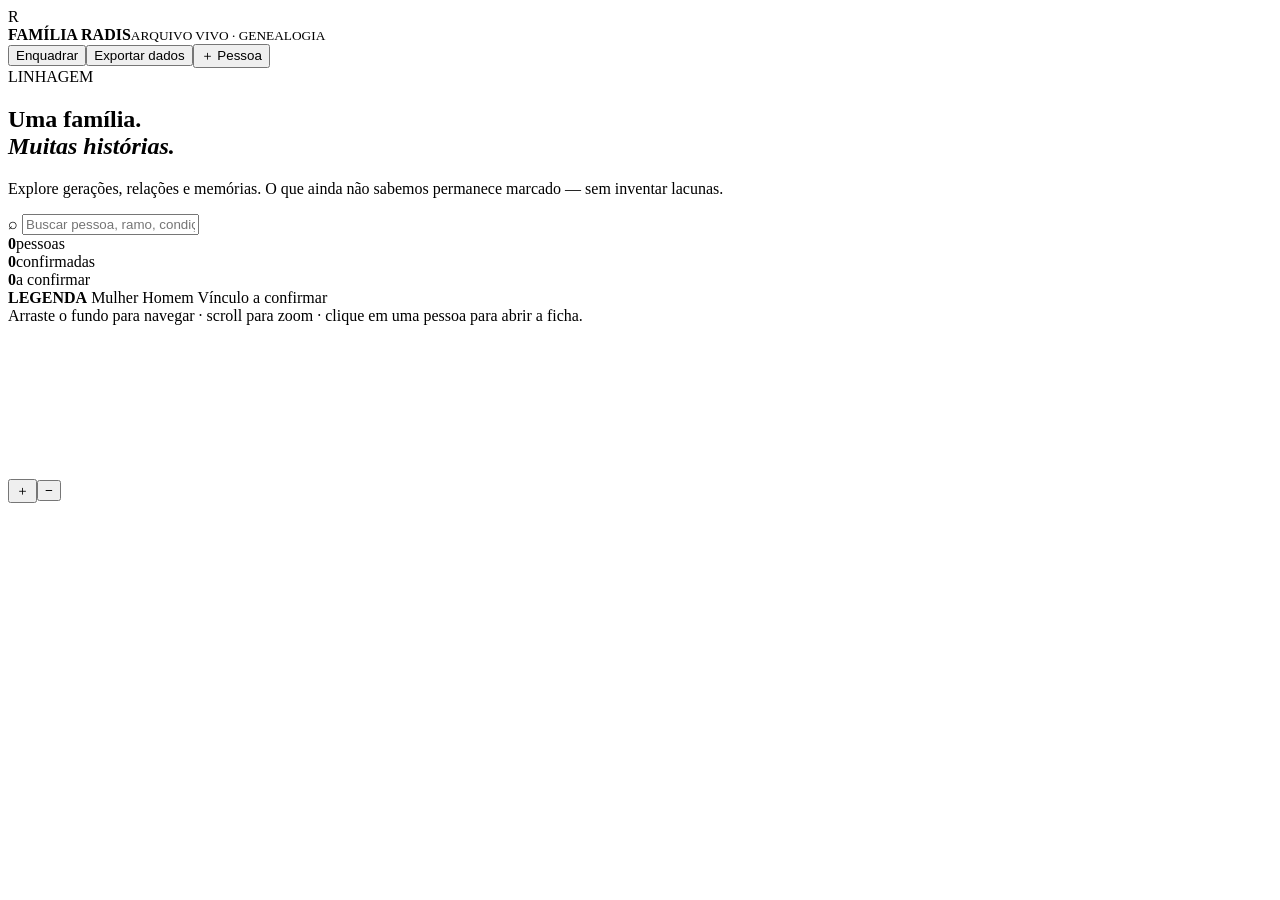
==== index.html @ 278aa561 "feat: build interactive genealogy shell" ====
<!doctype html><html lang="pt-BR"><head><meta charset="utf-8"><meta name="viewport" content="width=device-width,initial-scale=1"><meta name="theme-color" content="#07111d"><title>Família Radis — Arquivo Vivo</title><link rel="stylesheet" href="style.css"></head><body><header><div class="brand"><span class="seal">R</span><div><b>FAMÍLIA RADIS</b><small>ARQUIVO VIVO · GENEALOGIA</small></div></div><div class="actions"><button id="fit">Enquadrar</button><button id="export">Exportar dados</button><button class="primary" id="add">＋ Pessoa</button></div></header><main><aside><div class="eyebrow">LINHAGEM</div><h1>Uma família.<br><em>Muitas histórias.</em></h1><p>Explore gerações, relações e memórias. O que ainda não sabemos permanece marcado — sem inventar lacunas.</p><label class="search">⌕ <input id="search" placeholder="Buscar pessoa, ramo, condição…"></label><div class="stats"><div><strong id="count">0</strong><span>pessoas</span></div><div><strong id="confirmed">0</strong><span>confirmadas</span></div><div><strong id="pending">0</strong><span>a confirmar</span></div></div><div class="legend"><b>LEGENDA</b><span><i class="dot f"></i> Mulher</span><span><i class="dot m"></i> Homem</span><span><i class="dot q"></i> Vínculo a confirmar</span></div><div class="hint">Arraste o fundo para navegar · scroll para zoom · clique em uma pessoa para abrir a ficha.</div></aside><section id="viewport"><div id="stage"><svg id="links"></svg><div id="nodes"></div></div><div class="zoom"><button id="zin">＋</button><button id="zout">−</button></div></section></main><dialog id="profile"><button class="close">×</button><div id="profileBody"></div></dialog><dialog id="editor"><button class="close">×</button><form id="personForm"><div class="eyebrow">NOVO REGISTRO</div><h2>Adicionar à família</h2><div class="grid"><label>Nome<input name="name" required></label><label>Sexo<select name="sex"><option value="F">Feminino</option><option value="M">Masculino</option></select></label><label>Nascimento<input name="birth" type="date"></label><label>Óbito<input name="death" type="date"></label><label>Condições / histórico<input name="tags" placeholder="Ex.: hipertensão, câncer de mama"></label><label>Observações<textarea name="notes"></textarea></label></div><button class="primary" type="submit">Salvar neste navegador</button></form></dialog><script type="module" src="app.js"></script></body></html>
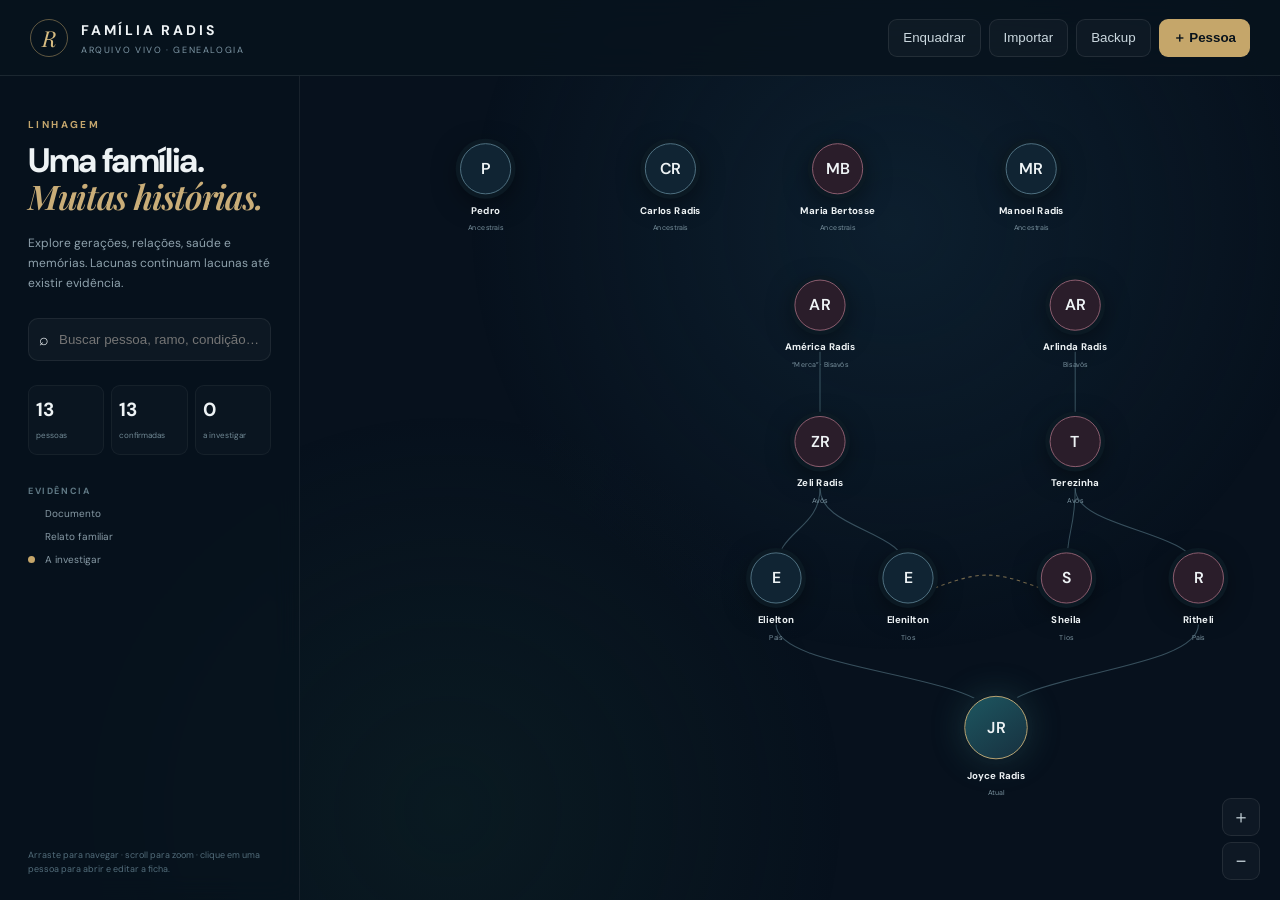
==== commit 2f7ed2ca: "feat: add archive controls and editable dossier" ====
--- a/index.html
+++ b/index.html
@@ -1 +1 @@
-<!doctype html><html lang="pt-BR"><head><meta charset="utf-8"><meta name="viewport" content="width=device-width,initial-scale=1"><meta name="theme-color" content="#07111d"><title>Família Radis — Arquivo Vivo</title><link rel="stylesheet" href="style.css"></head><body><header><div class="brand"><span class="seal">R</span><div><b>FAMÍLIA RADIS</b><small>ARQUIVO VIVO · GENEALOGIA</small></div></div><div class="actions"><button id="fit">Enquadrar</button><button id="export">Exportar dados</button><button class="primary" id="add">＋ Pessoa</button></div></header><main><aside><div class="eyebrow">LINHAGEM</div><h1>Uma família.<br><em>Muitas histórias.</em></h1><p>Explore gerações, relações e memórias. O que ainda não sabemos permanece marcado — sem inventar lacunas.</p><label class="search">⌕ <input id="search" placeholder="Buscar pessoa, ramo, condição…"></label><div class="stats"><div><strong id="count">0</strong><span>pessoas</span></div><div><strong id="confirmed">0</strong><span>confirmadas</span></div><div><strong id="pending">0</strong><span>a confirmar</span></div></div><div class="legend"><b>LEGENDA</b><span><i class="dot f"></i> Mulher</span><span><i class="dot m"></i> Homem</span><span><i class="dot q"></i> Vínculo a confirmar</span></div><div class="hint">Arraste o fundo para navegar · scroll para zoom · clique em uma pessoa para abrir a ficha.</div></aside><section id="viewport"><div id="stage"><svg id="links"></svg><div id="nodes"></div></div><div class="zoom"><button id="zin">＋</button><button id="zout">−</button></div></section></main><dialog id="profile"><button class="close">×</button><div id="profileBody"></div></dialog><dialog id="editor"><button class="close">×</button><form id="personForm"><div class="eyebrow">NOVO REGISTRO</div><h2>Adicionar à família</h2><div class="grid"><label>Nome<input name="name" required></label><label>Sexo<select name="sex"><option value="F">Feminino</option><option value="M">Masculino</option></select></label><label>Nascimento<input name="birth" type="date"></label><label>Óbito<input name="death" type="date"></label><label>Condições / histórico<input name="tags" placeholder="Ex.: hipertensão, câncer de mama"></label><label>Observações<textarea name="notes"></textarea></label></div><button class="primary" type="submit">Salvar neste navegador</button></form></dialog><script type="module" src="app.js"></script></body></html>+<!doctype html><html lang="pt-BR"><head><meta charset="utf-8"><meta name="viewport" content="width=device-width,initial-scale=1"><meta name="theme-color" content="#07111d"><title>Família Radis — Arquivo Vivo</title><link rel="stylesheet" href="style.css"></head><body><header><div class="brand"><span class="seal">R</span><div><b>FAMÍLIA RADIS</b><small>ARQUIVO VIVO · GENEALOGIA</small></div></div><div class="actions"><button id="fit">Enquadrar</button><button id="importBtn">Importar</button><button id="export">Backup</button><button class="primary" id="add">＋ Pessoa</button><input id="importFile" type="file" accept="application/json" hidden></div></header><main><aside><div class="eyebrow">LINHAGEM</div><h1>Uma família.<br><em>Muitas histórias.</em></h1><p>Explore gerações, relações, saúde e memórias. Lacunas continuam lacunas até existir evidência.</p><label class="search">⌕ <input id="search" placeholder="Buscar pessoa, ramo, condição…"></label><div class="stats"><div><strong id="count">0</strong><span>pessoas</span></div><div><strong id="confirmed">0</strong><span>confirmadas</span></div><div><strong id="pending">0</strong><span>a investigar</span></div></div><div class="legend"><b>EVIDÊNCIA</b><span><i class="dot documented"></i> Documento</span><span><i class="dot family"></i> Relato familiar</span><span><i class="dot q"></i> A investigar</span></div><div class="hint">Arraste para navegar · scroll para zoom · clique em uma pessoa para abrir e editar a ficha.</div></aside><section id="viewport"><div id="stage"><svg id="links"></svg><div id="nodes"></div></div><div class="zoom"><button id="zin">＋</button><button id="zout">−</button></div></section></main><dialog id="profile"><button class="close">×</button><div id="profileBody"></div></dialog><dialog id="editor"><button class="close">×</button><form id="personForm"><div class="eyebrow">NOVO REGISTRO</div><h2>Adicionar à família</h2><div class="grid"><label>Nome<input name="name" required></label><label>Sexo<select name="sex"><option value="F">Feminino</option><option value="M">Masculino</option></select></label><label>Nascimento<input name="birth" type="date"></label><label>Óbito<input name="death" type="date"></label><label>Condições / histórico<input name="conditions" placeholder="Hipertensão, câncer de mama…"></label><label>Estado da informação<select name="evidenceStatus"><option value="family-report">Relato familiar</option><option value="confirmed">Confirmado</option><option value="documented">Documento</option><option value="investigate">A investigar</option></select></label><label class="wide">Fonte / evidência<input name="source" placeholder="Ex.: certidão de nascimento; relato de tia Célia, 2026"></label><label class="wide">Observações<textarea name="notes"></textarea></label></div><button class="primary" type="submit">Adicionar ao arquivo</button></form></dialog><script type="module" src="app.js"></script></body></html>
--- a/style.css
+++ b/style.css
@@ -0,0 +1 @@
+@import url('https://fonts.googleapis.com/css2?family=DM+Sans:wght@400;500;600;700&family=Playfair+Display:ital,wght@1,600&display=swap');*{box-sizing:border-box}html,body{margin:0;height:100%;overflow:hidden;background:#07111d;color:#eef3f5;font-family:'DM Sans',sans-serif}body:before{content:'';position:fixed;inset:0;background:radial-gradient(circle at 70% 25%,#15344966,transparent 38%),radial-gradient(circle at 35% 90%,#102d2b55,transparent 34%);pointer-events:none}header{height:76px;border-bottom:1px solid #ffffff16;display:flex;align-items:center;justify-content:space-between;padding:0 30px;position:relative;z-index:5;background:#08131ddd;backdrop-filter:blur(18px)}.brand{display:flex;align-items:center;gap:13px}.brand b{font-size:14px;letter-spacing:.2em}.brand small{display:block;color:#7f98a6;font-size:9px;letter-spacing:.18em;margin-top:4px}.seal{width:38px;height:38px;border:1px solid #c6a86c77;border-radius:50%;display:grid;place-items:center;color:#d8bd82;font:italic 22px 'Playfair Display'}.actions{display:flex;gap:8px}button{background:#ffffff08;color:#cbd8df;border:1px solid #ffffff16;border-radius:9px;padding:10px 14px;cursor:pointer}button:hover{background:#ffffff12}.primary{background:#c5a66a;color:#09131c;border:0;font-weight:700}.primary:hover{background:#d2b87f}main{height:calc(100% - 76px);display:grid;grid-template-columns:300px 1fr}aside{padding:42px 28px;border-right:1px solid #ffffff12;z-index:3;background:#08131d99;backdrop-filter:blur(12px)}.eyebrow{color:#c4a66d;font-size:10px;font-weight:700;letter-spacing:.24em;margin-bottom:12px}h1{font-size:34px;line-height:1.05;margin:0 0 18px;letter-spacing:-.04em}h1 em{font-family:'Playfair Display';color:#c9ad78;font-weight:600}aside p{font-size:12px;line-height:1.65;color:#8fa2ad}.search{display:flex;align-items:center;gap:8px;background:#ffffff08;border:1px solid #ffffff12;border-radius:10px;padding:10px;margin:24px 0}.search input{width:100%;border:0;outline:0;background:transparent;color:white}.stats{display:grid;grid-template-columns:repeat(3,1fr);gap:7px;margin:18px 0}.stats div{padding:11px 7px;background:#ffffff05;border:1px solid #ffffff0c;border-radius:9px}.stats strong{display:block;font-size:19px}.stats span{font-size:8px;color:#718995}.legend{display:grid;gap:10px;margin-top:30px;font-size:10px;color:#879aa5}.legend b{font-size:9px;letter-spacing:.18em;color:#607985}.dot{width:7px;height:7px;border-radius:50%;display:inline-block;margin-right:7px}.dot.f{background:#b87d8d}.dot.m{background:#628ba6}.dot.q{background:#c5a66a}.hint{font-size:9px;color:#536d7b;line-height:1.5;position:absolute;bottom:24px;width:235px}#viewport{position:relative;overflow:hidden;cursor:grab}#viewport:active{cursor:grabbing}#stage{position:absolute;width:1400px;height:850px;transform-origin:0 0}#links{position:absolute;inset:0;width:100%;height:100%;overflow:visible}.line{fill:none;stroke:#52717e;stroke-width:1.2;opacity:.65}.line.partner{stroke:#b69b68;stroke-dasharray:4 4}.node{position:absolute;width:150px;transform:translate(-50%,-50%);text-align:center;cursor:pointer}.avatar{width:58px;height:58px;margin:auto;border-radius:50%;display:grid;place-items:center;font-size:18px;font-weight:600;background:#102433;border:1px solid #587b8d;box-shadow:0 0 0 5px #0b1923,0 8px 30px #0008}.node.f .avatar{background:#2a1d2a;border-color:#9a6678}.node.pending .avatar{border-style:dashed;border-color:#c2a368;color:#c2a368}.node.focus .avatar{width:72px;height:72px;background:linear-gradient(145deg,#1d5660,#17303f);border-color:#d0b77e;box-shadow:0 0 0 6px #0c1c27,0 0 40px #397b7b55}.node b{display:block;font-size:11px;margin-top:11px}.node small{font-size:8px;color:#78909d}.badge{display:inline-block;margin-top:5px;font-size:7px;padding:3px 6px;border-radius:8px;background:#c2a36818;color:#c5aa73}.zoom{position:absolute;right:20px;bottom:20px;display:grid;gap:6px}.zoom button{width:38px;height:38px;padding:0;font-size:18px}dialog{border:1px solid #ffffff18;background:#0c1924;color:#e9eff2;border-radius:16px;box-shadow:0 30px 90px #000c;width:min(500px,90vw);padding:28px}dialog::backdrop{background:#02070bb8;backdrop-filter:blur(5px)}.close{position:absolute;right:14px;top:14px;border:0;font-size:18px}.portrait{width:70px;height:70px;border-radius:50%;display:grid;place-items:center;background:#17303f;border:1px solid #c5a66a;color:#d6bd88;font-size:22px}.profileTop{display:flex;gap:18px;align-items:center}.profileTop h2{margin:0;font-size:24px}.profileTop p{margin:5px 0;color:#8097a4;font-size:11px}.facts{margin-top:24px;border-top:1px solid #ffffff12}.fact{display:flex;justify-content:space-between;padding:12px 0;border-bottom:1px solid #ffffff0b;font-size:11px}.fact span:first-child{color:#718996}.chips{display:flex;gap:6px;flex-wrap:wrap;margin-top:18px}.chips span{font-size:9px;padding:5px 8px;background:#c3a56c16;color:#d0b780;border:1px solid #c3a56c2a;border-radius:20px}.notes{margin-top:18px;color:#a7b6be;font-size:11px;line-height:1.6}.grid{display:grid;grid-template-columns:1fr 1fr;gap:12px;margin-bottom:20px}.grid label{font-size:9px;color:#8298a4;display:grid;gap:5px}.grid label:nth-last-child(-n+2){grid-column:1/-1}.grid input,.grid select,.grid textarea{background:#ffffff08;border:1px solid #ffffff12;color:#e8eef1;border-radius:8px;padding:10px;outline:0}.grid textarea{min-height:70px}@media(max-width:760px){main{grid-template-columns:1fr}aside{position:absolute;width:100%;height:auto;padding:16px 18px;background:#08131dee}aside h1,aside p,.legend,.hint{display:none}.stats{position:absolute;right:15px;top:8px;width:210px}.search{margin:12px 0 0;width:45%}header{padding:0 14px}.actions button:not(.primary){display:none}#viewport{margin-top:110px}}
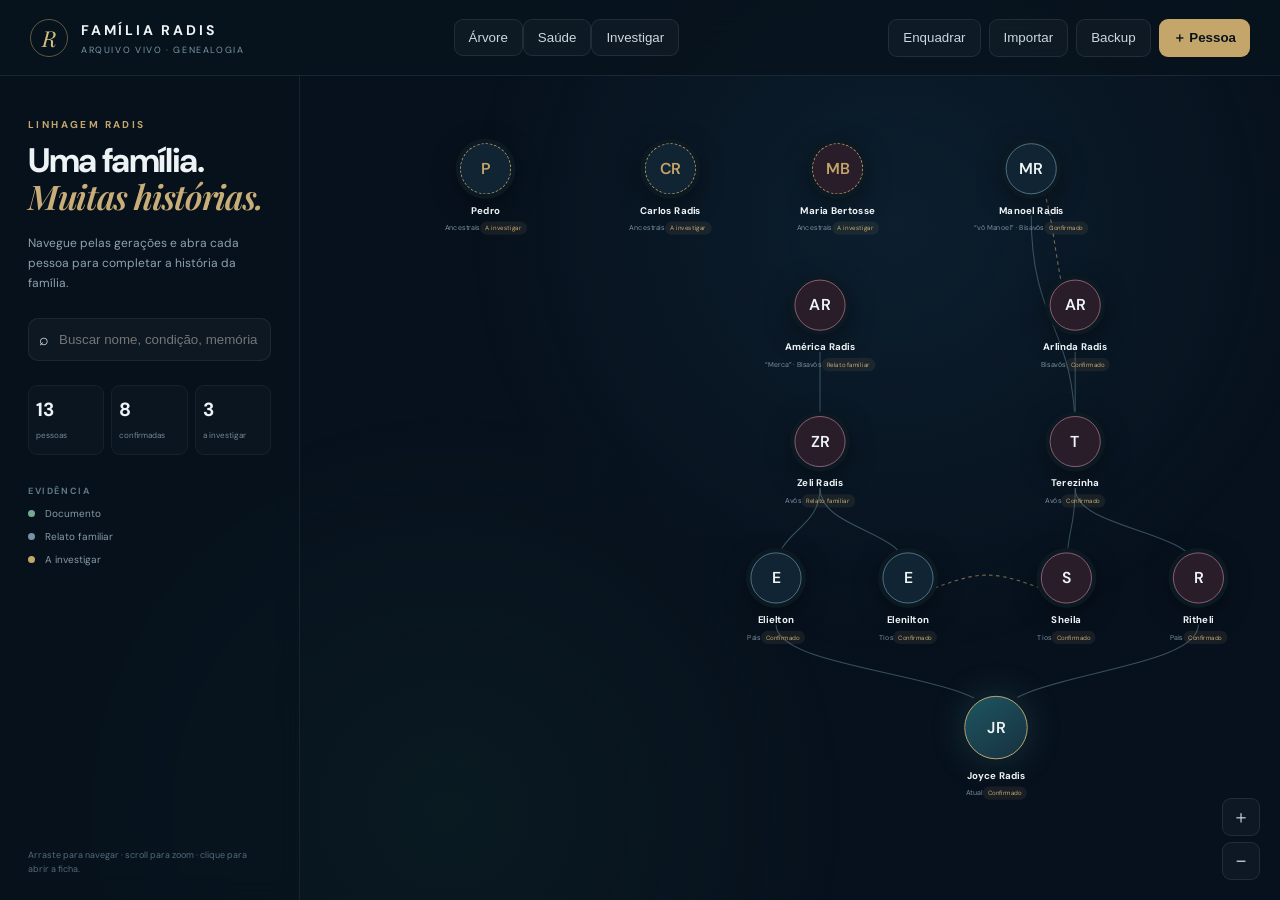
==== commit 79aa1ae6: "feat: add family canvas modes and relationship capture" ====
--- a/index.html
+++ b/index.html
@@ -1 +1 @@
-<!doctype html><html lang="pt-BR"><head><meta charset="utf-8"><meta name="viewport" content="width=device-width,initial-scale=1"><meta name="theme-color" content="#07111d"><title>Família Radis — Arquivo Vivo</title><link rel="stylesheet" href="style.css"></head><body><header><div class="brand"><span class="seal">R</span><div><b>FAMÍLIA RADIS</b><small>ARQUIVO VIVO · GENEALOGIA</small></div></div><div class="actions"><button id="fit">Enquadrar</button><button id="importBtn">Importar</button><button id="export">Backup</button><button class="primary" id="add">＋ Pessoa</button><input id="importFile" type="file" accept="application/json" hidden></div></header><main><aside><div class="eyebrow">LINHAGEM</div><h1>Uma família.<br><em>Muitas histórias.</em></h1><p>Explore gerações, relações, saúde e memórias. Lacunas continuam lacunas até existir evidência.</p><label class="search">⌕ <input id="search" placeholder="Buscar pessoa, ramo, condição…"></label><div class="stats"><div><strong id="count">0</strong><span>pessoas</span></div><div><strong id="confirmed">0</strong><span>confirmadas</span></div><div><strong id="pending">0</strong><span>a investigar</span></div></div><div class="legend"><b>EVIDÊNCIA</b><span><i class="dot documented"></i> Documento</span><span><i class="dot family"></i> Relato familiar</span><span><i class="dot q"></i> A investigar</span></div><div class="hint">Arraste para navegar · scroll para zoom · clique em uma pessoa para abrir e editar a ficha.</div></aside><section id="viewport"><div id="stage"><svg id="links"></svg><div id="nodes"></div></div><div class="zoom"><button id="zin">＋</button><button id="zout">−</button></div></section></main><dialog id="profile"><button class="close">×</button><div id="profileBody"></div></dialog><dialog id="editor"><button class="close">×</button><form id="personForm"><div class="eyebrow">NOVO REGISTRO</div><h2>Adicionar à família</h2><div class="grid"><label>Nome<input name="name" required></label><label>Sexo<select name="sex"><option value="F">Feminino</option><option value="M">Masculino</option></select></label><label>Nascimento<input name="birth" type="date"></label><label>Óbito<input name="death" type="date"></label><label>Condições / histórico<input name="conditions" placeholder="Hipertensão, câncer de mama…"></label><label>Estado da informação<select name="evidenceStatus"><option value="family-report">Relato familiar</option><option value="confirmed">Confirmado</option><option value="documented">Documento</option><option value="investigate">A investigar</option></select></label><label class="wide">Fonte / evidência<input name="source" placeholder="Ex.: certidão de nascimento; relato de tia Célia, 2026"></label><label class="wide">Observações<textarea name="notes"></textarea></label></div><button class="primary" type="submit">Adicionar ao arquivo</button></form></dialog><script type="module" src="app.js"></script></body></html>+<!doctype html><html lang="pt-BR"><head><meta charset="utf-8"><meta name="viewport" content="width=device-width,initial-scale=1"><meta name="theme-color" content="#07111d"><title>Família Radis — Arquivo Vivo</title><link rel="stylesheet" href="style.css"></head><body><header><div class="brand"><span class="seal">R</span><div><b>FAMÍLIA RADIS</b><small>ARQUIVO VIVO · GENEALOGIA</small></div></div><nav class="modes"><button class="active" data-mode="tree">Árvore</button><button data-mode="health">Saúde</button><button data-mode="research">Investigar</button></nav><div class="actions"><button id="fit">Enquadrar</button><button id="importBtn">Importar</button><button id="export">Backup</button><button class="primary" id="add">＋ Pessoa</button><input id="importFile" type="file" accept="application/json" hidden></div></header><main><aside><div class="eyebrow">LINHAGEM RADIS</div><h1>Uma família.<br><em>Muitas histórias.</em></h1><p id="modeText">Navegue pelas gerações e abra cada pessoa para completar a história da família.</p><label class="search">⌕ <input id="search" placeholder="Buscar nome, condição, memória…"></label><div class="stats"><div><strong id="count">0</strong><span>pessoas</span></div><div><strong id="confirmed">0</strong><span>confirmadas</span></div><div><strong id="pending">0</strong><span>a investigar</span></div></div><div class="legend"><b>EVIDÊNCIA</b><span><i class="dot documented"></i> Documento</span><span><i class="dot family"></i> Relato familiar</span><span><i class="dot q"></i> A investigar</span></div><div class="hint">Arraste para navegar · scroll para zoom · clique para abrir a ficha.</div></aside><section id="viewport"><div class="generationLabels" id="generationLabels"></div><div id="stage"><svg id="links"></svg><div id="nodes"></div></div><div class="zoom"><button id="zin">＋</button><button id="zout">−</button></div></section></main><dialog id="profile"><button class="close">×</button><div id="profileBody"></div></dialog><dialog id="editor"><button class="close">×</button><form id="personForm"><div class="eyebrow">NOVO REGISTRO</div><h2>Adicionar à família</h2><div class="grid"><label>Nome<input name="name" required></label><label>Sexo<select name="sex"><option value="F">Feminino</option><option value="M">Masculino</option></select></label><label>Nascimento<input name="birth" type="date"></label><label>Óbito<input name="death" type="date"></label><label>Condições / histórico<input name="conditions" placeholder="Hipertensão, câncer de mama…"></label><label>Estado da informação<select name="evidenceStatus"><option value="family-report">Relato familiar</option><option value="confirmed">Confirmado</option><option value="documented">Documento</option><option value="investigate">A investigar</option></select></label><label>Vínculo<select name="relationType"><option value="">Sem vínculo por enquanto</option><option value="child">Filho(a) de</option><option value="parent">Pai/mãe de</option><option value="partner">Cônjuge/companheiro(a) de</option></select></label><label>Pessoa relacionada<select name="relatedId" id="relatedId"><option value="">—</option></select></label><label class="wide">Fonte / evidência<input name="source" placeholder="Ex.: certidão; relato da família em 19/08/2026"></label><label class="wide">Memória / observações<textarea name="notes"></textarea></label></div><button class="primary" type="submit">Adicionar ao arquivo</button></form></dialog><script type="module" src="app.js"></script></body></html>
--- a/style.css
+++ b/style.css
@@ -1 +1 @@
-@import url('https://fonts.googleapis.com/css2?family=DM+Sans:wght@400;500;600;700&family=Playfair+Display:ital,wght@1,600&display=swap');*{box-sizing:border-box}html,body{margin:0;height:100%;overflow:hidden;background:#07111d;color:#eef3f5;font-family:'DM Sans',sans-serif}body:before{content:'';position:fixed;inset:0;background:radial-gradient(circle at 70% 25%,#15344966,transparent 38%),radial-gradient(circle at 35% 90%,#102d2b55,transparent 34%);pointer-events:none}header{height:76px;border-bottom:1px solid #ffffff16;display:flex;align-items:center;justify-content:space-between;padding:0 30px;position:relative;z-index:5;background:#08131ddd;backdrop-filter:blur(18px)}.brand{display:flex;align-items:center;gap:13px}.brand b{font-size:14px;letter-spacing:.2em}.brand small{display:block;color:#7f98a6;font-size:9px;letter-spacing:.18em;margin-top:4px}.seal{width:38px;height:38px;border:1px solid #c6a86c77;border-radius:50%;display:grid;place-items:center;color:#d8bd82;font:italic 22px 'Playfair Display'}.actions{display:flex;gap:8px}button{background:#ffffff08;color:#cbd8df;border:1px solid #ffffff16;border-radius:9px;padding:10px 14px;cursor:pointer}button:hover{background:#ffffff12}.primary{background:#c5a66a;color:#09131c;border:0;font-weight:700}.primary:hover{background:#d2b87f}main{height:calc(100% - 76px);display:grid;grid-template-columns:300px 1fr}aside{padding:42px 28px;border-right:1px solid #ffffff12;z-index:3;background:#08131d99;backdrop-filter:blur(12px)}.eyebrow{color:#c4a66d;font-size:10px;font-weight:700;letter-spacing:.24em;margin-bottom:12px}h1{font-size:34px;line-height:1.05;margin:0 0 18px;letter-spacing:-.04em}h1 em{font-family:'Playfair Display';color:#c9ad78;font-weight:600}aside p{font-size:12px;line-height:1.65;color:#8fa2ad}.search{display:flex;align-items:center;gap:8px;background:#ffffff08;border:1px solid #ffffff12;border-radius:10px;padding:10px;margin:24px 0}.search input{width:100%;border:0;outline:0;background:transparent;color:white}.stats{display:grid;grid-template-columns:repeat(3,1fr);gap:7px;margin:18px 0}.stats div{padding:11px 7px;background:#ffffff05;border:1px solid #ffffff0c;border-radius:9px}.stats strong{display:block;font-size:19px}.stats span{font-size:8px;color:#718995}.legend{display:grid;gap:10px;margin-top:30px;font-size:10px;color:#879aa5}.legend b{font-size:9px;letter-spacing:.18em;color:#607985}.dot{width:7px;height:7px;border-radius:50%;display:inline-block;margin-right:7px}.dot.f{background:#b87d8d}.dot.m{background:#628ba6}.dot.q{background:#c5a66a}.hint{font-size:9px;color:#536d7b;line-height:1.5;position:absolute;bottom:24px;width:235px}#viewport{position:relative;overflow:hidden;cursor:grab}#viewport:active{cursor:grabbing}#stage{position:absolute;width:1400px;height:850px;transform-origin:0 0}#links{position:absolute;inset:0;width:100%;height:100%;overflow:visible}.line{fill:none;stroke:#52717e;stroke-width:1.2;opacity:.65}.line.partner{stroke:#b69b68;stroke-dasharray:4 4}.node{position:absolute;width:150px;transform:translate(-50%,-50%);text-align:center;cursor:pointer}.avatar{width:58px;height:58px;margin:auto;border-radius:50%;display:grid;place-items:center;font-size:18px;font-weight:600;background:#102433;border:1px solid #587b8d;box-shadow:0 0 0 5px #0b1923,0 8px 30px #0008}.node.f .avatar{background:#2a1d2a;border-color:#9a6678}.node.pending .avatar{border-style:dashed;border-color:#c2a368;color:#c2a368}.node.focus .avatar{width:72px;height:72px;background:linear-gradient(145deg,#1d5660,#17303f);border-color:#d0b77e;box-shadow:0 0 0 6px #0c1c27,0 0 40px #397b7b55}.node b{display:block;font-size:11px;margin-top:11px}.node small{font-size:8px;color:#78909d}.badge{display:inline-block;margin-top:5px;font-size:7px;padding:3px 6px;border-radius:8px;background:#c2a36818;color:#c5aa73}.zoom{position:absolute;right:20px;bottom:20px;display:grid;gap:6px}.zoom button{width:38px;height:38px;padding:0;font-size:18px}dialog{border:1px solid #ffffff18;background:#0c1924;color:#e9eff2;border-radius:16px;box-shadow:0 30px 90px #000c;width:min(500px,90vw);padding:28px}dialog::backdrop{background:#02070bb8;backdrop-filter:blur(5px)}.close{position:absolute;right:14px;top:14px;border:0;font-size:18px}.portrait{width:70px;height:70px;border-radius:50%;display:grid;place-items:center;background:#17303f;border:1px solid #c5a66a;color:#d6bd88;font-size:22px}.profileTop{display:flex;gap:18px;align-items:center}.profileTop h2{margin:0;font-size:24px}.profileTop p{margin:5px 0;color:#8097a4;font-size:11px}.facts{margin-top:24px;border-top:1px solid #ffffff12}.fact{display:flex;justify-content:space-between;padding:12px 0;border-bottom:1px solid #ffffff0b;font-size:11px}.fact span:first-child{color:#718996}.chips{display:flex;gap:6px;flex-wrap:wrap;margin-top:18px}.chips span{font-size:9px;padding:5px 8px;background:#c3a56c16;color:#d0b780;border:1px solid #c3a56c2a;border-radius:20px}.notes{margin-top:18px;color:#a7b6be;font-size:11px;line-height:1.6}.grid{display:grid;grid-template-columns:1fr 1fr;gap:12px;margin-bottom:20px}.grid label{font-size:9px;color:#8298a4;display:grid;gap:5px}.grid label:nth-last-child(-n+2){grid-column:1/-1}.grid input,.grid select,.grid textarea{background:#ffffff08;border:1px solid #ffffff12;color:#e8eef1;border-radius:8px;padding:10px;outline:0}.grid textarea{min-height:70px}@media(max-width:760px){main{grid-template-columns:1fr}aside{position:absolute;width:100%;height:auto;padding:16px 18px;background:#08131dee}aside h1,aside p,.legend,.hint{display:none}.stats{position:absolute;right:15px;top:8px;width:210px}.search{margin:12px 0 0;width:45%}header{padding:0 14px}.actions button:not(.primary){display:none}#viewport{margin-top:110px}}+@import url('https://fonts.googleapis.com/css2?family=DM+Sans:wght@400;500;600;700&family=Playfair+Display:ital,wght@1,600&display=swap');*{box-sizing:border-box}html,body{margin:0;height:100%;overflow:hidden;background:#07111d;color:#eef3f5;font-family:'DM Sans',sans-serif}body:before{content:'';position:fixed;inset:0;background:radial-gradient(circle at 70% 25%,#15344966,transparent 38%),radial-gradient(circle at 35% 90%,#102d2b55,transparent 34%);pointer-events:none}header{height:76px;border-bottom:1px solid #ffffff16;display:flex;align-items:center;justify-content:space-between;padding:0 30px;position:relative;z-index:5;background:#08131ddd;backdrop-filter:blur(18px)}.brand{display:flex;align-items:center;gap:13px}.brand b{font-size:14px;letter-spacing:.2em}.brand small{display:block;color:#7f98a6;font-size:9px;letter-spacing:.18em;margin-top:4px}.seal{width:38px;height:38px;border:1px solid #c6a86c77;border-radius:50%;display:grid;place-items:center;color:#d8bd82;font:italic 22px 'Playfair Display'}.actions{display:flex;gap:8px}button{background:#ffffff08;color:#cbd8df;border:1px solid #ffffff16;border-radius:9px;padding:10px 14px;cursor:pointer}button:hover{background:#ffffff12}.primary{background:#c5a66a;color:#09131c;border:0;font-weight:700}.primary:hover{background:#d2b87f}main{height:calc(100% - 76px);display:grid;grid-template-columns:300px 1fr}aside{padding:42px 28px;border-right:1px solid #ffffff12;z-index:3;background:#08131d99;backdrop-filter:blur(12px)}.eyebrow{color:#c4a66d;font-size:10px;font-weight:700;letter-spacing:.24em;margin-bottom:12px}h1{font-size:34px;line-height:1.05;margin:0 0 18px;letter-spacing:-.04em}h1 em{font-family:'Playfair Display';color:#c9ad78;font-weight:600}aside p{font-size:12px;line-height:1.65;color:#8fa2ad}.search{display:flex;align-items:center;gap:8px;background:#ffffff08;border:1px solid #ffffff12;border-radius:10px;padding:10px;margin:24px 0}.search input{width:100%;border:0;outline:0;background:transparent;color:white}.stats{display:grid;grid-template-columns:repeat(3,1fr);gap:7px;margin:18px 0}.stats div{padding:11px 7px;background:#ffffff05;border:1px solid #ffffff0c;border-radius:9px}.stats strong{display:block;font-size:19px}.stats span{font-size:8px;color:#718995}.legend{display:grid;gap:10px;margin-top:30px;font-size:10px;color:#879aa5}.legend b{font-size:9px;letter-spacing:.18em;color:#607985}.dot{width:7px;height:7px;border-radius:50%;display:inline-block;margin-right:7px}.dot.documented{background:#75a990}.dot.family{background:#7792a5}.dot.q{background:#c5a66a}.hint{font-size:9px;color:#536d7b;line-height:1.5;position:absolute;bottom:24px;width:235px}#viewport{position:relative;overflow:hidden;cursor:grab}#viewport:active{cursor:grabbing}#stage{position:absolute;width:1400px;height:850px;transform-origin:0 0}#links{position:absolute;inset:0;width:100%;height:100%;overflow:visible}.line{fill:none;stroke:#52717e;stroke-width:1.2;opacity:.65}.line.partner{stroke:#b69b68;stroke-dasharray:4 4}.node{position:absolute;width:150px;transform:translate(-50%,-50%);text-align:center;cursor:pointer;transition:opacity .2s}.avatar{width:58px;height:58px;margin:auto;border-radius:50%;display:grid;place-items:center;font-size:18px;font-weight:600;background:#102433;border:1px solid #587b8d;box-shadow:0 0 0 5px #0b1923,0 8px 30px #0008}.node.f .avatar{background:#2a1d2a;border-color:#9a6678}.node.pending .avatar{border-style:dashed;border-color:#c2a368;color:#c2a368}.node.evidence-documented .avatar{box-shadow:0 0 0 5px #0b1923,0 0 0 7px #75a99044,0 8px 30px #0008}.node.focus .avatar{width:72px;height:72px;background:linear-gradient(145deg,#1d5660,#17303f);border-color:#d0b77e;box-shadow:0 0 0 6px #0c1c27,0 0 40px #397b7b55}.node b{display:block;font-size:11px;margin-top:11px}.node small{font-size:8px;color:#78909d}.badge{display:inline-block;margin-top:5px;font-size:7px;padding:3px 6px;border-radius:8px;background:#c2a36818;color:#c5aa73}.zoom{position:absolute;right:20px;bottom:20px;display:grid;gap:6px}.zoom button{width:38px;height:38px;padding:0;font-size:18px}dialog{border:1px solid #ffffff18;background:#0c1924;color:#e9eff2;border-radius:16px;box-shadow:0 30px 90px #000c;width:min(620px,92vw);padding:28px}dialog::backdrop{background:#02070bb8;backdrop-filter:blur(5px)}.close{position:absolute;right:14px;top:14px;border:0;font-size:18px}.portrait{width:70px;height:70px;border-radius:50%;display:grid;place-items:center;background:#17303f;border:1px solid #c5a66a;color:#d6bd88;font-size:22px}.profileTop{display:flex;gap:18px;align-items:center}.profileTop h2{margin:0;font-size:24px}.profileTop p{margin:5px 0;color:#8097a4;font-size:11px}.facts{margin:24px 0 18px;border-top:1px solid #ffffff12}.fact{display:flex;justify-content:space-between;align-items:center;padding:10px 0;border-bottom:1px solid #ffffff0b;font-size:11px}.fact>span:first-child{color:#718996}.dossier{display:grid;gap:13px}.dossier>label,.grid label{font-size:9px;color:#8298a4;display:grid;gap:6px}.dossier input,.dossier select,.dossier textarea,.grid input,.grid select,.grid textarea{width:100%;background:#ffffff08;border:1px solid #ffffff12;color:#e8eef1;border-radius:8px;padding:10px;outline:0;font:inherit}.dossier textarea,.grid textarea{min-height:72px;resize:vertical}.fact input,.fact select{width:55%;padding:7px}.fact b{font-weight:500;color:#dce5e9}.grid{display:grid;grid-template-columns:1fr 1fr;gap:12px;margin-bottom:20px}.grid .wide{grid-column:1/-1}@media(max-width:760px){main{grid-template-columns:1fr}aside{position:absolute;width:100%;height:auto;padding:16px 18px;background:#08131dee}aside h1,aside p,.legend,.hint{display:none}.stats{position:absolute;right:15px;top:8px;width:210px}.search{margin:12px 0 0;width:45%}header{padding:0 14px}.brand small{display:none}.actions button{padding:9px}.actions button:not(.primary):not(#export){display:none}#viewport{margin-top:110px}.grid{grid-template-columns:1fr}.grid label{grid-column:1/-1}.facts{display:grid}.fact{gap:12px;align-items:flex-start}.fact input,.fact select{width:60%}dialog{padding:24px 18px}.profileTop{padding-right:30px}}
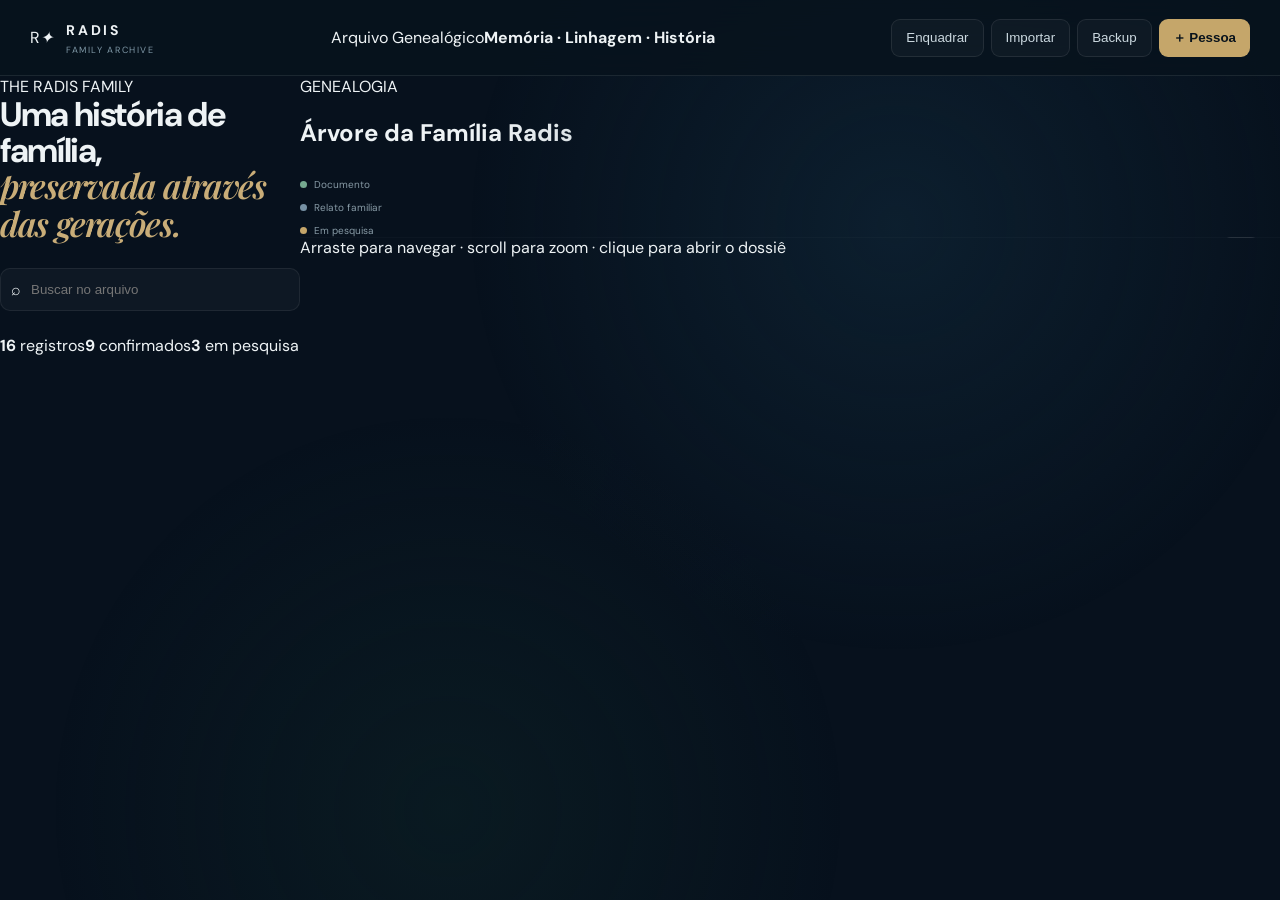
==== commit 0513fb2c: "feat: redesign archive shell" ====
--- a/index.html
+++ b/index.html
@@ -1 +1 @@
-<!doctype html><html lang="pt-BR"><head><meta charset="utf-8"><meta name="viewport" content="width=device-width,initial-scale=1"><meta name="theme-color" content="#07111d"><title>Família Radis — Arquivo Vivo</title><link rel="stylesheet" href="style.css"></head><body><header><div class="brand"><span class="seal">R</span><div><b>FAMÍLIA RADIS</b><small>ARQUIVO VIVO · GENEALOGIA</small></div></div><nav class="modes"><button class="active" data-mode="tree">Árvore</button><button data-mode="health">Saúde</button><button data-mode="research">Investigar</button></nav><div class="actions"><button id="fit">Enquadrar</button><button id="importBtn">Importar</button><button id="export">Backup</button><button class="primary" id="add">＋ Pessoa</button><input id="importFile" type="file" accept="application/json" hidden></div></header><main><aside><div class="eyebrow">LINHAGEM RADIS</div><h1>Uma família.<br><em>Muitas histórias.</em></h1><p id="modeText">Navegue pelas gerações e abra cada pessoa para completar a história da família.</p><label class="search">⌕ <input id="search" placeholder="Buscar nome, condição, memória…"></label><div class="stats"><div><strong id="count">0</strong><span>pessoas</span></div><div><strong id="confirmed">0</strong><span>confirmadas</span></div><div><strong id="pending">0</strong><span>a investigar</span></div></div><div class="legend"><b>EVIDÊNCIA</b><span><i class="dot documented"></i> Documento</span><span><i class="dot family"></i> Relato familiar</span><span><i class="dot q"></i> A investigar</span></div><div class="hint">Arraste para navegar · scroll para zoom · clique para abrir a ficha.</div></aside><section id="viewport"><div class="generationLabels" id="generationLabels"></div><div id="stage"><svg id="links"></svg><div id="nodes"></div></div><div class="zoom"><button id="zin">＋</button><button id="zout">−</button></div></section></main><dialog id="profile"><button class="close">×</button><div id="profileBody"></div></dialog><dialog id="editor"><button class="close">×</button><form id="personForm"><div class="eyebrow">NOVO REGISTRO</div><h2>Adicionar à família</h2><div class="grid"><label>Nome<input name="name" required></label><label>Sexo<select name="sex"><option value="F">Feminino</option><option value="M">Masculino</option></select></label><label>Nascimento<input name="birth" type="date"></label><label>Óbito<input name="death" type="date"></label><label>Condições / histórico<input name="conditions" placeholder="Hipertensão, câncer de mama…"></label><label>Estado da informação<select name="evidenceStatus"><option value="family-report">Relato familiar</option><option value="confirmed">Confirmado</option><option value="documented">Documento</option><option value="investigate">A investigar</option></select></label><label>Vínculo<select name="relationType"><option value="">Sem vínculo por enquanto</option><option value="child">Filho(a) de</option><option value="parent">Pai/mãe de</option><option value="partner">Cônjuge/companheiro(a) de</option></select></label><label>Pessoa relacionada<select name="relatedId" id="relatedId"><option value="">—</option></select></label><label class="wide">Fonte / evidência<input name="source" placeholder="Ex.: certidão; relato da família em 19/08/2026"></label><label class="wide">Memória / observações<textarea name="notes"></textarea></label></div><button class="primary" type="submit">Adicionar ao arquivo</button></form></dialog><script type="module" src="app.js"></script></body></html>+<!doctype html><html lang="pt-BR"><head><meta charset="utf-8"><meta name="viewport" content="width=device-width,initial-scale=1"><meta name="theme-color" content="#071b19"><title>Radis — Family Archive</title><link rel="stylesheet" href="style.css"></head><body><div class="ambient a1"></div><div class="ambient a2"></div><header class="glass topbar"><div class="brand"><div class="crest"><span>R</span><i>✦</i></div><div><b>RADIS</b><small>FAMILY ARCHIVE</small></div></div><div class="title"><span>Arquivo Genealógico</span><strong>Memória · Linhagem · História</strong></div><div class="actions"><button id="fit">Enquadrar</button><button id="importBtn">Importar</button><button id="export">Backup</button><button class="primary" id="add">＋ Pessoa</button><input id="importFile" type="file" accept="application/json" hidden></div></header><main><section class="hero"><div><span class="kicker">THE RADIS FAMILY</span><h1>Uma história de família,<br><em>preservada através das gerações.</em></h1></div><div class="hero-tools glass"><label class="search">⌕<input id="search" placeholder="Buscar no arquivo"></label><div class="microstats"><span><b id="count">0</b> registros</span><span><b id="confirmed">0</b> confirmados</span><span><b id="pending">0</b> em pesquisa</span></div></div></section><section class="archive glass"><div class="archive-head"><div><span class="kicker">GENEALOGIA</span><h2>Árvore da Família Radis</h2></div><div class="legend"><span><i class="dot documented"></i>Documento</span><span><i class="dot family"></i>Relato familiar</span><span><i class="dot q"></i>Em pesquisa</span></div></div><div id="viewport"><div id="stage"><svg id="links"></svg><div id="nodes"></div></div><div class="zoom glass"><button id="zin">＋</button><button id="zout">−</button></div><div class="canvas-note glass">Arraste para navegar · scroll para zoom · clique para abrir o dossiê</div></div></section></main><dialog id="profile"><button class="close">×</button><div id="profileBody"></div></dialog><dialog id="editor"><button class="close">×</button><form id="personForm"><span class="kicker">NOVO REGISTRO</span><h2>Adicionar ao arquivo</h2><div class="grid"><label>Nome<input name="name" required></label><label>Sexo<select name="sex"><option value="F">Feminino</option><option value="M">Masculino</option></select></label><label>Nascimento<input name="birth" type="date"></label><label>Óbito<input name="death" type="date"></label><label>Condições / histórico<input name="conditions" placeholder="Hipertensão, câncer de mama…"></label><label>Estado da informação<select name="evidenceStatus"><option value="family-report">Relato familiar</option><option value="confirmed">Confirmado</option><option value="documented">Documento</option><option value="investigate">Em pesquisa</option></select></label><label class="wide">Fonte / evidência<input name="source" placeholder="Certidão, fotografia ou relato familiar"></label><label class="wide">Memórias e observações<textarea name="notes"></textarea></label></div><button class="primary" type="submit">Adicionar ao arquivo</button></form></dialog><script type="module" src="app.js"></script></body></html>
--- a/style.css
+++ b/style.css
@@ -1 +1 @@
-@import url('https://fonts.googleapis.com/css2?family=DM+Sans:wght@400;500;600;700&family=Playfair+Display:ital,wght@1,600&display=swap');*{box-sizing:border-box}html,body{margin:0;height:100%;overflow:hidden;background:#07111d;color:#eef3f5;font-family:'DM Sans',sans-serif}body:before{content:'';position:fixed;inset:0;background:radial-gradient(circle at 70% 25%,#15344966,transparent 38%),radial-gradient(circle at 35% 90%,#102d2b55,transparent 34%);pointer-events:none}header{height:76px;border-bottom:1px solid #ffffff16;display:flex;align-items:center;justify-content:space-between;padding:0 30px;position:relative;z-index:5;background:#08131ddd;backdrop-filter:blur(18px)}.brand{display:flex;align-items:center;gap:13px}.brand b{font-size:14px;letter-spacing:.2em}.brand small{display:block;color:#7f98a6;font-size:9px;letter-spacing:.18em;margin-top:4px}.seal{width:38px;height:38px;border:1px solid #c6a86c77;border-radius:50%;display:grid;place-items:center;color:#d8bd82;font:italic 22px 'Playfair Display'}.actions{display:flex;gap:8px}button{background:#ffffff08;color:#cbd8df;border:1px solid #ffffff16;border-radius:9px;padding:10px 14px;cursor:pointer}button:hover{background:#ffffff12}.primary{background:#c5a66a;color:#09131c;border:0;font-weight:700}.primary:hover{background:#d2b87f}main{height:calc(100% - 76px);display:grid;grid-template-columns:300px 1fr}aside{padding:42px 28px;border-right:1px solid #ffffff12;z-index:3;background:#08131d99;backdrop-filter:blur(12px)}.eyebrow{color:#c4a66d;font-size:10px;font-weight:700;letter-spacing:.24em;margin-bottom:12px}h1{font-size:34px;line-height:1.05;margin:0 0 18px;letter-spacing:-.04em}h1 em{font-family:'Playfair Display';color:#c9ad78;font-weight:600}aside p{font-size:12px;line-height:1.65;color:#8fa2ad}.search{display:flex;align-items:center;gap:8px;background:#ffffff08;border:1px solid #ffffff12;border-radius:10px;padding:10px;margin:24px 0}.search input{width:100%;border:0;outline:0;background:transparent;color:white}.stats{display:grid;grid-template-columns:repeat(3,1fr);gap:7px;margin:18px 0}.stats div{padding:11px 7px;background:#ffffff05;border:1px solid #ffffff0c;border-radius:9px}.stats strong{display:block;font-size:19px}.stats span{font-size:8px;color:#718995}.legend{display:grid;gap:10px;margin-top:30px;font-size:10px;color:#879aa5}.legend b{font-size:9px;letter-spacing:.18em;color:#607985}.dot{width:7px;height:7px;border-radius:50%;display:inline-block;margin-right:7px}.dot.documented{background:#75a990}.dot.family{background:#7792a5}.dot.q{background:#c5a66a}.hint{font-size:9px;color:#536d7b;line-height:1.5;position:absolute;bottom:24px;width:235px}#viewport{position:relative;overflow:hidden;cursor:grab}#viewport:active{cursor:grabbing}#stage{position:absolute;width:1400px;height:850px;transform-origin:0 0}#links{position:absolute;inset:0;width:100%;height:100%;overflow:visible}.line{fill:none;stroke:#52717e;stroke-width:1.2;opacity:.65}.line.partner{stroke:#b69b68;stroke-dasharray:4 4}.node{position:absolute;width:150px;transform:translate(-50%,-50%);text-align:center;cursor:pointer;transition:opacity .2s}.avatar{width:58px;height:58px;margin:auto;border-radius:50%;display:grid;place-items:center;font-size:18px;font-weight:600;background:#102433;border:1px solid #587b8d;box-shadow:0 0 0 5px #0b1923,0 8px 30px #0008}.node.f .avatar{background:#2a1d2a;border-color:#9a6678}.node.pending .avatar{border-style:dashed;border-color:#c2a368;color:#c2a368}.node.evidence-documented .avatar{box-shadow:0 0 0 5px #0b1923,0 0 0 7px #75a99044,0 8px 30px #0008}.node.focus .avatar{width:72px;height:72px;background:linear-gradient(145deg,#1d5660,#17303f);border-color:#d0b77e;box-shadow:0 0 0 6px #0c1c27,0 0 40px #397b7b55}.node b{display:block;font-size:11px;margin-top:11px}.node small{font-size:8px;color:#78909d}.badge{display:inline-block;margin-top:5px;font-size:7px;padding:3px 6px;border-radius:8px;background:#c2a36818;color:#c5aa73}.zoom{position:absolute;right:20px;bottom:20px;display:grid;gap:6px}.zoom button{width:38px;height:38px;padding:0;font-size:18px}dialog{border:1px solid #ffffff18;background:#0c1924;color:#e9eff2;border-radius:16px;box-shadow:0 30px 90px #000c;width:min(620px,92vw);padding:28px}dialog::backdrop{background:#02070bb8;backdrop-filter:blur(5px)}.close{position:absolute;right:14px;top:14px;border:0;font-size:18px}.portrait{width:70px;height:70px;border-radius:50%;display:grid;place-items:center;background:#17303f;border:1px solid #c5a66a;color:#d6bd88;font-size:22px}.profileTop{display:flex;gap:18px;align-items:center}.profileTop h2{margin:0;font-size:24px}.profileTop p{margin:5px 0;color:#8097a4;font-size:11px}.facts{margin:24px 0 18px;border-top:1px solid #ffffff12}.fact{display:flex;justify-content:space-between;align-items:center;padding:10px 0;border-bottom:1px solid #ffffff0b;font-size:11px}.fact>span:first-child{color:#718996}.dossier{display:grid;gap:13px}.dossier>label,.grid label{font-size:9px;color:#8298a4;display:grid;gap:6px}.dossier input,.dossier select,.dossier textarea,.grid input,.grid select,.grid textarea{width:100%;background:#ffffff08;border:1px solid #ffffff12;color:#e8eef1;border-radius:8px;padding:10px;outline:0;font:inherit}.dossier textarea,.grid textarea{min-height:72px;resize:vertical}.fact input,.fact select{width:55%;padding:7px}.fact b{font-weight:500;color:#dce5e9}.grid{display:grid;grid-template-columns:1fr 1fr;gap:12px;margin-bottom:20px}.grid .wide{grid-column:1/-1}@media(max-width:760px){main{grid-template-columns:1fr}aside{position:absolute;width:100%;height:auto;padding:16px 18px;background:#08131dee}aside h1,aside p,.legend,.hint{display:none}.stats{position:absolute;right:15px;top:8px;width:210px}.search{margin:12px 0 0;width:45%}header{padding:0 14px}.brand small{display:none}.actions button{padding:9px}.actions button:not(.primary):not(#export){display:none}#viewport{margin-top:110px}.grid{grid-template-columns:1fr}.grid label{grid-column:1/-1}.facts{display:grid}.fact{gap:12px;align-items:flex-start}.fact input,.fact select{width:60%}dialog{padding:24px 18px}.profileTop{padding-right:30px}}+@import url('https://fonts.googleapis.com/css2?family=DM+Sans:wght@400;500;600;700&family=Playfair+Display:ital,wght@1,600&display=swap');*{box-sizing:border-box}html,body{margin:0;height:100%;overflow:hidden;background:#07111d;color:#eef3f5;font-family:'DM Sans',sans-serif}body:before{content:'';position:fixed;inset:0;background:radial-gradient(circle at 70% 25%,#15344966,transparent 38%),radial-gradient(circle at 35% 90%,#102d2b55,transparent 34%);pointer-events:none}header{height:76px;border-bottom:1px solid #ffffff16;display:flex;align-items:center;justify-content:space-between;padding:0 30px;position:relative;z-index:5;background:#08131ddd;backdrop-filter:blur(18px)}.brand{display:flex;align-items:center;gap:13px}.brand b{font-size:14px;letter-spacing:.2em}.brand small{display:block;color:#7f98a6;font-size:9px;letter-spacing:.18em;margin-top:4px}.seal{width:38px;height:38px;border:1px solid #c6a86c77;border-radius:50%;display:grid;place-items:center;color:#d8bd82;font:italic 22px 'Playfair Display'}.actions,.modes{display:flex;gap:7px}.modes{background:#ffffff05;padding:4px;border-radius:11px}.modes button{border:0;padding:7px 12px;font-size:10px}.modes button.active{background:#ffffff12;color:#e7d3a7}button{background:#ffffff08;color:#cbd8df;border:1px solid #ffffff16;border-radius:9px;padding:10px 14px;cursor:pointer}button:hover{background:#ffffff12}.primary{background:#c5a66a;color:#09131c;border:0;font-weight:700}.primary:hover{background:#d2b87f}main{height:calc(100% - 76px);display:grid;grid-template-columns:300px 1fr}aside{padding:42px 28px;border-right:1px solid #ffffff12;z-index:3;background:#08131d99;backdrop-filter:blur(12px)}.eyebrow{color:#c4a66d;font-size:10px;font-weight:700;letter-spacing:.24em;margin-bottom:12px}h1{font-size:34px;line-height:1.05;margin:0 0 18px;letter-spacing:-.04em}h1 em{font-family:'Playfair Display';color:#c9ad78;font-weight:600}aside p{font-size:12px;line-height:1.65;color:#8fa2ad;min-height:58px}.search{display:flex;align-items:center;gap:8px;background:#ffffff08;border:1px solid #ffffff12;border-radius:10px;padding:10px;margin:24px 0}.search input{width:100%;border:0;outline:0;background:transparent;color:white}.stats{display:grid;grid-template-columns:repeat(3,1fr);gap:7px;margin:18px 0}.stats div{padding:11px 7px;background:#ffffff05;border:1px solid #ffffff0c;border-radius:9px}.stats strong{display:block;font-size:19px}.stats span{font-size:8px;color:#718995}.legend{display:grid;gap:10px;margin-top:30px;font-size:10px;color:#879aa5}.legend b{font-size:9px;letter-spacing:.18em;color:#607985}.dot{width:7px;height:7px;border-radius:50%;display:inline-block;margin-right:7px}.dot.documented{background:#75a990}.dot.family{background:#7792a5}.dot.q{background:#c5a66a}.hint{font-size:9px;color:#536d7b;line-height:1.5;position:absolute;bottom:24px;width:235px}#viewport{position:relative;overflow:hidden;cursor:grab;background-image:linear-gradient(#ffffff06 1px,transparent 1px);background-size:100% 175px}#viewport:active{cursor:grabbing}#stage{position:absolute;width:1400px;height:1000px;transform-origin:0 0}#links{position:absolute;inset:0;width:100%;height:100%;overflow:visible}.line{fill:none;stroke:#52717e;stroke-width:1.25;opacity:.6}.line.partner{stroke:#c0a46e;stroke-dasharray:5 4;opacity:.8}.node{position:absolute;width:168px;transform:translate(-50%,-50%);text-align:center;cursor:pointer;transition:opacity .25s,filter .25s}.node.dim{opacity:.08;filter:grayscale(1);pointer-events:none}.avatar{width:62px;height:62px;margin:auto;border-radius:50%;display:grid;place-items:center;font-size:18px;font-weight:600;background:#102433;border:1px solid #587b8d;box-shadow:0 0 0 5px #0b1923,0 8px 30px #0008}.node.f .avatar{background:#2a1d2a;border-color:#9a6678}.node.pending .avatar{border-style:dashed;border-color:#c2a368;color:#c2a368}.node.evidence-documented .avatar{box-shadow:0 0 0 5px #0b1923,0 0 0 7px #75a99044,0 8px 30px #0008}.node.focus .avatar{width:76px;height:76px;background:linear-gradient(145deg,#1d5660,#17303f);border-color:#d0b77e;box-shadow:0 0 0 6px #0c1c27,0 0 45px #397b7b66}.node b{display:block;font-size:11px;margin-top:11px}.node small{display:block;font-size:8px;color:#78909d;margin-top:2px}.badge,.healthChip{display:inline-block;margin-top:5px;font-size:7px;padding:3px 6px;border-radius:8px}.badge{background:#c2a36818;color:#c5aa73}.healthChip{display:block;width:max-content;max-width:160px;margin:6px auto 0;background:#814e5d30;border:1px solid #a96f7e55;color:#e0aab6}.generationLabels{position:absolute;left:12px;top:0;bottom:0;z-index:2;pointer-events:none}.generationLabels span{position:absolute;left:0;color:#536d7b;font-size:8px;letter-spacing:.18em;transform:translateY(-50%);white-space:nowrap}.zoom{position:absolute;right:20px;bottom:20px;display:grid;gap:6px}.zoom button{width:38px;height:38px;padding:0;font-size:18px}dialog{border:1px solid #ffffff18;background:#0c1924;color:#e9eff2;border-radius:16px;box-shadow:0 30px 90px #000c;width:min(620px,92vw);padding:28px}dialog::backdrop{background:#02070bb8;backdrop-filter:blur(5px)}.close{position:absolute;right:14px;top:14px;border:0;font-size:18px}.portrait{width:70px;height:70px;border-radius:50%;display:grid;place-items:center;background:#17303f;border:1px solid #c5a66a;color:#d6bd88;font-size:22px}.profileTop{display:flex;gap:18px;align-items:center}.profileTop h2{margin:0;font-size:24px}.profileTop p{margin:5px 0;color:#8097a4;font-size:11px}.facts{margin:24px 0 18px;border-top:1px solid #ffffff12}.fact{display:flex;justify-content:space-between;align-items:center;padding:10px 0;border-bottom:1px solid #ffffff0b;font-size:11px}.fact>span:first-child{color:#718996}.dossier{display:grid;gap:13px}.dossier>label,.grid label{font-size:9px;color:#8298a4;display:grid;gap:6px}.dossier input,.dossier select,.dossier textarea,.grid input,.grid select,.grid textarea{width:100%;background:#ffffff08;border:1px solid #ffffff12;color:#e8eef1;border-radius:8px;padding:10px;outline:0;font:inherit}.dossier textarea,.grid textarea{min-height:72px;resize:vertical}.fact input,.fact select{width:55%;padding:7px}.fact b{font-weight:500;color:#dce5e9}.grid{display:grid;grid-template-columns:1fr 1fr;gap:12px;margin-bottom:20px}.grid .wide{grid-column:1/-1}@media(max-width:900px){.modes{display:none}}@media(max-width:760px){main{grid-template-columns:1fr}aside{position:absolute;width:100%;height:auto;padding:16px 18px;background:#08131dee}aside h1,aside p,.legend,.hint{display:none}.stats{position:absolute;right:15px;top:8px;width:210px}.search{margin:12px 0 0;width:45%}header{padding:0 14px}.brand small{display:none}.actions button{padding:9px}.actions button:not(.primary):not(#export){display:none}#viewport{margin-top:110px}.grid{grid-template-columns:1fr}.grid label{grid-column:1/-1}.facts{display:grid}.fact{gap:12px;align-items:flex-start}.fact input,.fact select{width:60%}dialog{padding:24px 18px}.profileTop{padding-right:30px}}
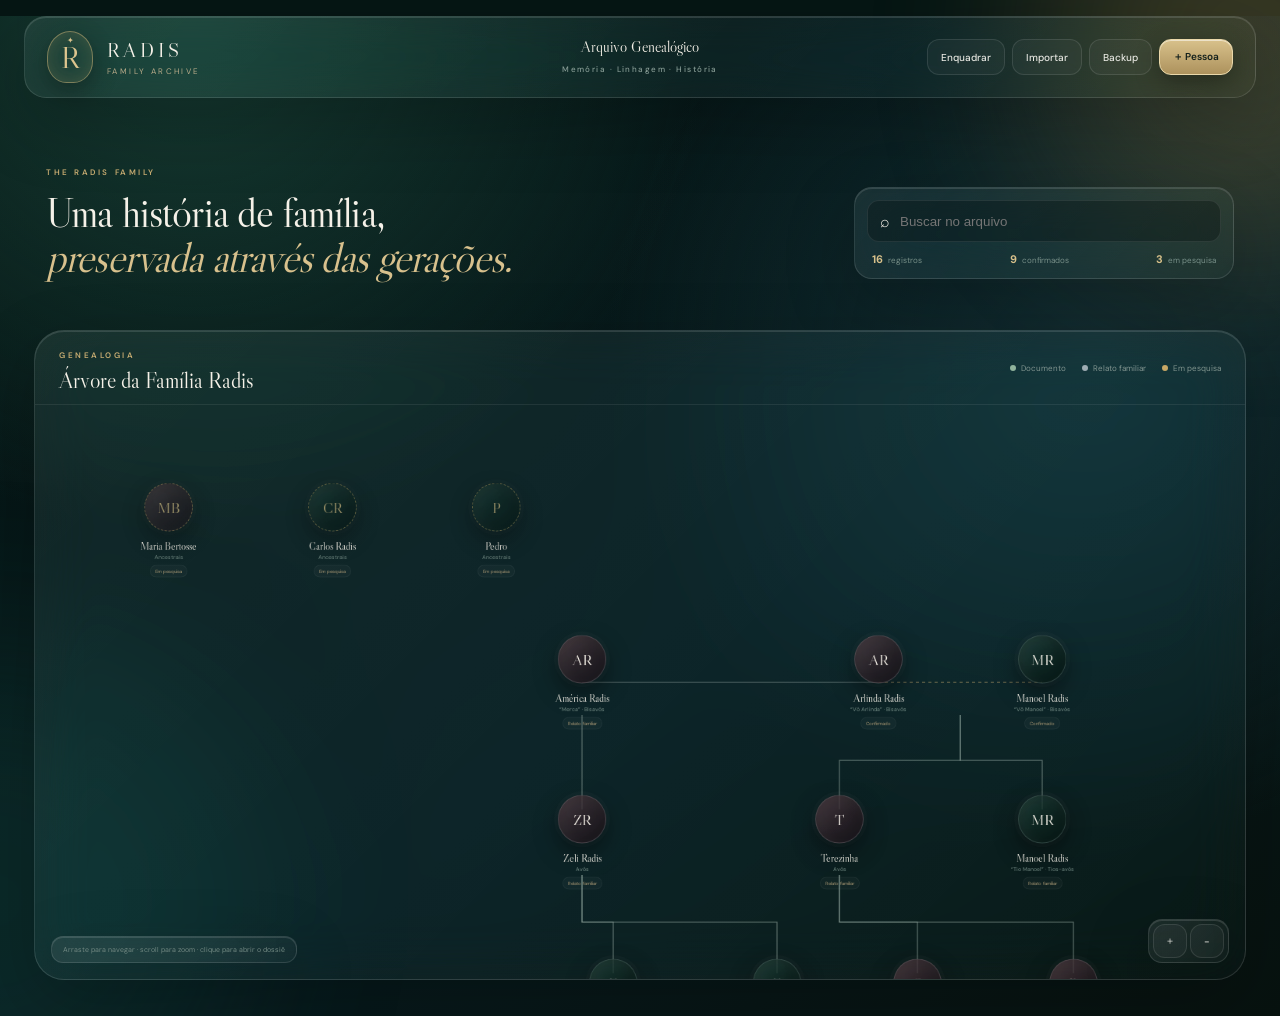
==== commit b0cf5bf6: "feat: add Radis crest favicon and polish archive shell" ====
--- a/index.html
+++ b/index.html
@@ -1 +1 @@
-<!doctype html><html lang="pt-BR"><head><meta charset="utf-8"><meta name="viewport" content="width=device-width,initial-scale=1"><meta name="theme-color" content="#071b19"><title>Radis — Family Archive</title><link rel="stylesheet" href="style.css"></head><body><div class="ambient a1"></div><div class="ambient a2"></div><header class="glass topbar"><div class="brand"><div class="crest"><span>R</span><i>✦</i></div><div><b>RADIS</b><small>FAMILY ARCHIVE</small></div></div><div class="title"><span>Arquivo Genealógico</span><strong>Memória · Linhagem · História</strong></div><div class="actions"><button id="fit">Enquadrar</button><button id="importBtn">Importar</button><button id="export">Backup</button><button class="primary" id="add">＋ Pessoa</button><input id="importFile" type="file" accept="application/json" hidden></div></header><main><section class="hero"><div><span class="kicker">THE RADIS FAMILY</span><h1>Uma história de família,<br><em>preservada através das gerações.</em></h1></div><div class="hero-tools glass"><label class="search">⌕<input id="search" placeholder="Buscar no arquivo"></label><div class="microstats"><span><b id="count">0</b> registros</span><span><b id="confirmed">0</b> confirmados</span><span><b id="pending">0</b> em pesquisa</span></div></div></section><section class="archive glass"><div class="archive-head"><div><span class="kicker">GENEALOGIA</span><h2>Árvore da Família Radis</h2></div><div class="legend"><span><i class="dot documented"></i>Documento</span><span><i class="dot family"></i>Relato familiar</span><span><i class="dot q"></i>Em pesquisa</span></div></div><div id="viewport"><div id="stage"><svg id="links"></svg><div id="nodes"></div></div><div class="zoom glass"><button id="zin">＋</button><button id="zout">−</button></div><div class="canvas-note glass">Arraste para navegar · scroll para zoom · clique para abrir o dossiê</div></div></section></main><dialog id="profile"><button class="close">×</button><div id="profileBody"></div></dialog><dialog id="editor"><button class="close">×</button><form id="personForm"><span class="kicker">NOVO REGISTRO</span><h2>Adicionar ao arquivo</h2><div class="grid"><label>Nome<input name="name" required></label><label>Sexo<select name="sex"><option value="F">Feminino</option><option value="M">Masculino</option></select></label><label>Nascimento<input name="birth" type="date"></label><label>Óbito<input name="death" type="date"></label><label>Condições / histórico<input name="conditions" placeholder="Hipertensão, câncer de mama…"></label><label>Estado da informação<select name="evidenceStatus"><option value="family-report">Relato familiar</option><option value="confirmed">Confirmado</option><option value="documented">Documento</option><option value="investigate">Em pesquisa</option></select></label><label class="wide">Fonte / evidência<input name="source" placeholder="Certidão, fotografia ou relato familiar"></label><label class="wide">Memórias e observações<textarea name="notes"></textarea></label></div><button class="primary" type="submit">Adicionar ao arquivo</button></form></dialog><script type="module" src="app.js"></script></body></html>+<!doctype html><html lang="pt-BR"><head><meta charset="utf-8"><meta name="viewport" content="width=device-width,initial-scale=1"><meta name="theme-color" content="#0b2b26"><meta name="apple-mobile-web-app-capable" content="yes"><meta name="apple-mobile-web-app-title" content="Radis"><title>Radis — Arquivo Genealógico</title><link rel="icon" href="favicon.svg" type="image/svg+xml"><link rel="apple-touch-icon" href="favicon.svg"><link rel="stylesheet" href="style.css"></head><body><div class="ambient a1"></div><div class="ambient a2"></div><header class="glass topbar"><div class="brand"><div class="crest"><span>R</span><i>✦</i></div><div><b>RADIS</b><small>FAMILY ARCHIVE</small></div></div><div class="title"><span>Arquivo Genealógico</span><strong>Memória · Linhagem · História</strong></div><div class="actions"><button id="fit">Enquadrar</button><button id="importBtn">Importar</button><button id="export">Backup</button><button class="primary" id="add">＋ Pessoa</button><input id="importFile" type="file" accept="application/json" hidden></div></header><main><section class="hero"><div><span class="kicker">THE RADIS FAMILY</span><h1>Uma história de família,<br><em>preservada através das gerações.</em></h1></div><div class="hero-tools glass"><label class="search">⌕<input id="search" placeholder="Buscar no arquivo"></label><div class="microstats"><span><b id="count">0</b> registros</span><span><b id="confirmed">0</b> confirmados</span><span><b id="pending">0</b> em pesquisa</span></div></div></section><section class="archive glass"><div class="archive-head"><div><span class="kicker">GENEALOGIA</span><h2>Árvore da Família Radis</h2></div><div class="legend"><span><i class="dot documented"></i>Documento</span><span><i class="dot family"></i>Relato familiar</span><span><i class="dot q"></i>Em pesquisa</span></div></div><div id="viewport"><div id="stage"><svg id="links"></svg><div id="nodes"></div></div><div class="zoom glass"><button id="zin" aria-label="Aumentar zoom">＋</button><button id="zout" aria-label="Diminuir zoom">−</button></div><div class="canvas-note glass">Arraste para navegar · scroll para zoom · clique para abrir o dossiê</div></div></section></main><dialog id="profile"><button class="close">×</button><div id="profileBody"></div></dialog><dialog id="editor"><button class="close">×</button><form id="personForm"><span class="kicker">NOVO REGISTRO</span><h2>Adicionar ao arquivo</h2><div class="grid"><label>Nome<input name="name" required></label><label>Sexo<select name="sex"><option value="F">Feminino</option><option value="M">Masculino</option></select></label><label>Nascimento<input name="birth" type="date"></label><label>Óbito<input name="death" type="date"></label><label>Condições / histórico<input name="conditions" placeholder="Hipertensão, câncer de mama…"></label><label>Estado da informação<select name="evidenceStatus"><option value="family-report">Relato familiar</option><option value="confirmed">Confirmado</option><option value="documented">Documento</option><option value="investigate">Em pesquisa</option></select></label><label class="wide">Fonte / evidência<input name="source" placeholder="Certidão, fotografia ou relato familiar"></label><label class="wide">Memórias e observações<textarea name="notes"></textarea></label></div><button class="primary" type="submit">Adicionar ao arquivo</button></form></dialog><script type="module" src="app.js"></script></body></html>
--- a/style.css
+++ b/style.css
@@ -1 +1 @@
-@import url('https://fonts.googleapis.com/css2?family=DM+Sans:wght@400;500;600;700&family=Playfair+Display:ital,wght@1,600&display=swap');*{box-sizing:border-box}html,body{margin:0;height:100%;overflow:hidden;background:#07111d;color:#eef3f5;font-family:'DM Sans',sans-serif}body:before{content:'';position:fixed;inset:0;background:radial-gradient(circle at 70% 25%,#15344966,transparent 38%),radial-gradient(circle at 35% 90%,#102d2b55,transparent 34%);pointer-events:none}header{height:76px;border-bottom:1px solid #ffffff16;display:flex;align-items:center;justify-content:space-between;padding:0 30px;position:relative;z-index:5;background:#08131ddd;backdrop-filter:blur(18px)}.brand{display:flex;align-items:center;gap:13px}.brand b{font-size:14px;letter-spacing:.2em}.brand small{display:block;color:#7f98a6;font-size:9px;letter-spacing:.18em;margin-top:4px}.seal{width:38px;height:38px;border:1px solid #c6a86c77;border-radius:50%;display:grid;place-items:center;color:#d8bd82;font:italic 22px 'Playfair Display'}.actions,.modes{display:flex;gap:7px}.modes{background:#ffffff05;padding:4px;border-radius:11px}.modes button{border:0;padding:7px 12px;font-size:10px}.modes button.active{background:#ffffff12;color:#e7d3a7}button{background:#ffffff08;color:#cbd8df;border:1px solid #ffffff16;border-radius:9px;padding:10px 14px;cursor:pointer}button:hover{background:#ffffff12}.primary{background:#c5a66a;color:#09131c;border:0;font-weight:700}.primary:hover{background:#d2b87f}main{height:calc(100% - 76px);display:grid;grid-template-columns:300px 1fr}aside{padding:42px 28px;border-right:1px solid #ffffff12;z-index:3;background:#08131d99;backdrop-filter:blur(12px)}.eyebrow{color:#c4a66d;font-size:10px;font-weight:700;letter-spacing:.24em;margin-bottom:12px}h1{font-size:34px;line-height:1.05;margin:0 0 18px;letter-spacing:-.04em}h1 em{font-family:'Playfair Display';color:#c9ad78;font-weight:600}aside p{font-size:12px;line-height:1.65;color:#8fa2ad;min-height:58px}.search{display:flex;align-items:center;gap:8px;background:#ffffff08;border:1px solid #ffffff12;border-radius:10px;padding:10px;margin:24px 0}.search input{width:100%;border:0;outline:0;background:transparent;color:white}.stats{display:grid;grid-template-columns:repeat(3,1fr);gap:7px;margin:18px 0}.stats div{padding:11px 7px;background:#ffffff05;border:1px solid #ffffff0c;border-radius:9px}.stats strong{display:block;font-size:19px}.stats span{font-size:8px;color:#718995}.legend{display:grid;gap:10px;margin-top:30px;font-size:10px;color:#879aa5}.legend b{font-size:9px;letter-spacing:.18em;color:#607985}.dot{width:7px;height:7px;border-radius:50%;display:inline-block;margin-right:7px}.dot.documented{background:#75a990}.dot.family{background:#7792a5}.dot.q{background:#c5a66a}.hint{font-size:9px;color:#536d7b;line-height:1.5;position:absolute;bottom:24px;width:235px}#viewport{position:relative;overflow:hidden;cursor:grab;background-image:linear-gradient(#ffffff06 1px,transparent 1px);background-size:100% 175px}#viewport:active{cursor:grabbing}#stage{position:absolute;width:1400px;height:1000px;transform-origin:0 0}#links{position:absolute;inset:0;width:100%;height:100%;overflow:visible}.line{fill:none;stroke:#52717e;stroke-width:1.25;opacity:.6}.line.partner{stroke:#c0a46e;stroke-dasharray:5 4;opacity:.8}.node{position:absolute;width:168px;transform:translate(-50%,-50%);text-align:center;cursor:pointer;transition:opacity .25s,filter .25s}.node.dim{opacity:.08;filter:grayscale(1);pointer-events:none}.avatar{width:62px;height:62px;margin:auto;border-radius:50%;display:grid;place-items:center;font-size:18px;font-weight:600;background:#102433;border:1px solid #587b8d;box-shadow:0 0 0 5px #0b1923,0 8px 30px #0008}.node.f .avatar{background:#2a1d2a;border-color:#9a6678}.node.pending .avatar{border-style:dashed;border-color:#c2a368;color:#c2a368}.node.evidence-documented .avatar{box-shadow:0 0 0 5px #0b1923,0 0 0 7px #75a99044,0 8px 30px #0008}.node.focus .avatar{width:76px;height:76px;background:linear-gradient(145deg,#1d5660,#17303f);border-color:#d0b77e;box-shadow:0 0 0 6px #0c1c27,0 0 45px #397b7b66}.node b{display:block;font-size:11px;margin-top:11px}.node small{display:block;font-size:8px;color:#78909d;margin-top:2px}.badge,.healthChip{display:inline-block;margin-top:5px;font-size:7px;padding:3px 6px;border-radius:8px}.badge{background:#c2a36818;color:#c5aa73}.healthChip{display:block;width:max-content;max-width:160px;margin:6px auto 0;background:#814e5d30;border:1px solid #a96f7e55;color:#e0aab6}.generationLabels{position:absolute;left:12px;top:0;bottom:0;z-index:2;pointer-events:none}.generationLabels span{position:absolute;left:0;color:#536d7b;font-size:8px;letter-spacing:.18em;transform:translateY(-50%);white-space:nowrap}.zoom{position:absolute;right:20px;bottom:20px;display:grid;gap:6px}.zoom button{width:38px;height:38px;padding:0;font-size:18px}dialog{border:1px solid #ffffff18;background:#0c1924;color:#e9eff2;border-radius:16px;box-shadow:0 30px 90px #000c;width:min(620px,92vw);padding:28px}dialog::backdrop{background:#02070bb8;backdrop-filter:blur(5px)}.close{position:absolute;right:14px;top:14px;border:0;font-size:18px}.portrait{width:70px;height:70px;border-radius:50%;display:grid;place-items:center;background:#17303f;border:1px solid #c5a66a;color:#d6bd88;font-size:22px}.profileTop{display:flex;gap:18px;align-items:center}.profileTop h2{margin:0;font-size:24px}.profileTop p{margin:5px 0;color:#8097a4;font-size:11px}.facts{margin:24px 0 18px;border-top:1px solid #ffffff12}.fact{display:flex;justify-content:space-between;align-items:center;padding:10px 0;border-bottom:1px solid #ffffff0b;font-size:11px}.fact>span:first-child{color:#718996}.dossier{display:grid;gap:13px}.dossier>label,.grid label{font-size:9px;color:#8298a4;display:grid;gap:6px}.dossier input,.dossier select,.dossier textarea,.grid input,.grid select,.grid textarea{width:100%;background:#ffffff08;border:1px solid #ffffff12;color:#e8eef1;border-radius:8px;padding:10px;outline:0;font:inherit}.dossier textarea,.grid textarea{min-height:72px;resize:vertical}.fact input,.fact select{width:55%;padding:7px}.fact b{font-weight:500;color:#dce5e9}.grid{display:grid;grid-template-columns:1fr 1fr;gap:12px;margin-bottom:20px}.grid .wide{grid-column:1/-1}@media(max-width:900px){.modes{display:none}}@media(max-width:760px){main{grid-template-columns:1fr}aside{position:absolute;width:100%;height:auto;padding:16px 18px;background:#08131dee}aside h1,aside p,.legend,.hint{display:none}.stats{position:absolute;right:15px;top:8px;width:210px}.search{margin:12px 0 0;width:45%}header{padding:0 14px}.brand small{display:none}.actions button{padding:9px}.actions button:not(.primary):not(#export){display:none}#viewport{margin-top:110px}.grid{grid-template-columns:1fr}.grid label{grid-column:1/-1}.facts{display:grid}.fact{gap:12px;align-items:flex-start}.fact input,.fact select{width:60%}dialog{padding:24px 18px}.profileTop{padding-right:30px}}+@import url('https://fonts.googleapis.com/css2?family=DM+Sans:wght@400;500;600&family=Libre+Caslon+Display&display=swap');*{box-sizing:border-box}html,body{margin:0;min-height:100%;background:#061614;color:#f5f1e8;font-family:'DM Sans',sans-serif}body{overflow-x:hidden;background:radial-gradient(circle at 15% 0,#163b32 0,transparent 35%),radial-gradient(circle at 85% 35%,#122d32 0,transparent 38%),linear-gradient(145deg,#061614,#071a1d 60%,#07120f)}.ambient{position:fixed;border-radius:50%;filter:blur(90px);opacity:.3;pointer-events:none}.a1{width:420px;height:420px;background:#a88848;right:-180px;top:-170px}.a2{width:500px;height:500px;background:#164f49;left:-260px;bottom:-250px}.glass{background:linear-gradient(135deg,#ffffff12,#ffffff06);border:1px solid #ffffff1f;box-shadow:inset 0 1px 0 #ffffff20,0 24px 70px #00000038;backdrop-filter:blur(28px) saturate(135%);-webkit-backdrop-filter:blur(28px) saturate(135%)}.topbar{height:82px;margin:16px 24px;border-radius:22px;display:grid;grid-template-columns:1fr auto 1fr;align-items:center;padding:0 22px;position:relative;z-index:10}.brand{display:flex;align-items:center;gap:14px}.brand b{font-family:'Libre Caslon Display',serif;font-size:20px;letter-spacing:.2em;font-weight:400}.brand small{display:block;font-size:8px;letter-spacing:.3em;color:#b9ab8a;margin-top:4px}.crest{width:46px;height:52px;position:relative;display:grid;place-items:center;border:1px solid #d2b77888;border-radius:50% 50% 42% 42%;color:#ddc58e;font:30px 'Libre Caslon Display';box-shadow:inset 0 0 22px #d7bb7130,0 8px 25px #0005}.crest i{font-style:normal;font:8px sans-serif;position:absolute;top:4px}.title{text-align:center}.title span{display:block;font-family:'Libre Caslon Display';font-size:15px}.title strong{font-size:8px;letter-spacing:.18em;color:#879c95;font-weight:500}.actions{display:flex;justify-content:flex-end;gap:7px}button{border:1px solid #ffffff1b;background:#ffffff09;color:#e8e8e2;border-radius:12px;padding:10px 13px;font:500 10px 'DM Sans';cursor:pointer;transition:.2s}button:hover{transform:translateY(-1px);background:#ffffff14;box-shadow:0 8px 25px #0004}.primary{background:linear-gradient(180deg,#d8c18b,#ad925d);border-color:#ead8aa;color:#13201c;box-shadow:inset 0 1px #fff8,0 8px 24px #0005;font-weight:600}main{padding:20px 34px 36px}.hero{max-width:1500px;margin:0 auto 26px;display:flex;justify-content:space-between;align-items:end;padding:25px 12px}.kicker{font-size:8px;letter-spacing:.32em;color:#c8ad72;font-weight:600}.hero h1{font:42px/1.06 'Libre Caslon Display',serif;letter-spacing:-.02em;margin:10px 0 0;font-weight:400}.hero h1 em{color:#d8c18d}.hero-tools{width:380px;border-radius:18px;padding:12px}.search{height:42px;display:flex;align-items:center;gap:8px;background:#0209084a;border:1px solid #ffffff16;border-radius:12px;padding:0 12px}.search input{width:100%;border:0;outline:0;background:transparent;color:#fff}.microstats{display:flex;justify-content:space-between;padding:10px 5px 0;color:#799089;font-size:8px}.microstats b{color:#d8c18b;font-size:11px;margin-right:3px}.archive{max-width:1500px;height:calc(100vh - 250px);min-height:620px;margin:auto;border-radius:30px;overflow:hidden;position:relative}.archive-head{height:74px;display:flex;align-items:center;justify-content:space-between;padding:0 24px;border-bottom:1px solid #ffffff13}.archive-head h2{font:22px 'Libre Caslon Display';margin:4px 0 0}.legend{display:flex;gap:16px;color:#81958f;font-size:8px}.dot{display:inline-block;width:6px;height:6px;border-radius:50%;margin-right:5px}.documented{background:#8fb39c}.family{background:#9eacb2}.q{background:#c7a765}#viewport{height:calc(100% - 74px);position:relative;overflow:hidden;cursor:grab;background-image:radial-gradient(#ffffff0a .7px,transparent .7px);background-size:26px 26px}#viewport:active{cursor:grabbing}#stage{position:absolute;width:1700px;height:1080px;transform-origin:0 0;will-change:transform}#links{position:absolute;inset:0;width:100%;height:100%;overflow:visible;pointer-events:none}.line{fill:none;stroke:#9bb0a8;stroke-width:1.25;opacity:.55}.line.partner{stroke:#c6aa71;stroke-dasharray:4 4}.line.consanguineous{stroke:#d1b777}.line.sibling{stroke:#aab8b3;opacity:.4}.node{appearance:none;position:absolute;width:156px;padding:0;border:0;background:transparent;transform:translate(-50%,-50%);text-align:center;cursor:pointer;color:inherit;font:inherit;box-shadow:none}.node:hover{z-index:4;transform:translate(-50%,-53%) scale(1.035);background:transparent;box-shadow:none}.avatar{width:62px;height:62px;margin:auto;border-radius:50%;display:grid;place-items:center;font:19px 'Libre Caslon Display';background:linear-gradient(145deg,#18372fbb,#0b211dcc);border:1px solid #ffffff25;box-shadow:inset -10px -10px 24px #0004,inset 8px 8px 20px #ffffff0d,0 12px 32px #0007,0 0 0 5px #ffffff06}.node.f .avatar{background:linear-gradient(145deg,#493238bb,#251c25cc)}.node.pending .avatar{border:1px dashed #c7a76599;color:#cdb77f;opacity:.75}.node.focus .avatar{width:76px;height:76px;border-color:#d8bd7eaa;background:linear-gradient(145deg,#25685d,#102f2d);box-shadow:inset 8px 8px 25px #ffffff14,0 15px 40px #0008,0 0 35px #bda15c28,0 0 0 5px #d2b87813}.node b{display:block;font:13px 'Libre Caslon Display';margin-top:10px}.node small{display:block;color:#758d86;font-size:7px;margin-top:2px}.badge{display:inline-block;margin-top:5px;border:1px solid #ffffff0d;background:#ffffff07;color:#a99874;padding:3px 6px;border-radius:999px;font-size:6px}.zoom{position:absolute;right:16px;bottom:16px;border-radius:14px;padding:4px;display:flex;gap:3px}.zoom button{width:34px;height:34px;padding:0}.canvas-note{position:absolute;left:16px;bottom:16px;border-radius:12px;padding:8px 11px;color:#728983;font-size:7px}dialog{width:min(650px,92vw);border:1px solid #ffffff25;border-radius:26px;padding:30px;color:#eee9de;background:#0a1d1aee;box-shadow:inset 0 1px #ffffff20,0 40px 120px #000d;backdrop-filter:blur(35px)}dialog::backdrop{background:#020706aa;backdrop-filter:blur(10px)}.close{position:absolute;right:16px;top:16px}.portrait{width:76px;height:76px;border-radius:50%;display:grid;place-items:center;background:#173a33;border:1px solid #d0b57488;color:#e2ca93;font:24px 'Libre Caslon Display'}.profileTop{display:flex;gap:18px;align-items:center}.profileTop h2,form h2{font:30px 'Libre Caslon Display';margin:3px 0}.profileTop p{color:#82968f;font-size:10px}.eyebrow{font-size:8px;letter-spacing:.25em;color:#c6aa71}.facts{margin:22px 0 16px;border-top:1px solid #ffffff12}.fact{display:flex;justify-content:space-between;align-items:center;padding:9px 0;border-bottom:1px solid #ffffff0d;font-size:10px}.fact>span{color:#748b84}.dossier,.grid{display:grid;gap:12px}.grid{grid-template-columns:1fr 1fr;margin:20px 0}.grid .wide{grid-column:1/-1}.dossier>label,.grid label{display:grid;gap:6px;color:#82958f;font-size:8px}.dossier input,.dossier select,.dossier textarea,.grid input,.grid select,.grid textarea,.fact input,.fact select{background:#ffffff08;border:1px solid #ffffff16;border-radius:10px;padding:10px;color:#eee;outline:none}.dossier textarea,.grid textarea{min-height:70px}.fact input,.fact select{width:55%}@media(max-width:850px){.topbar{grid-template-columns:1fr auto;margin:10px 12px}.title{display:none}.actions button:not(.primary){display:none}main{padding:10px 12px}.hero{display:block;padding:12px 4px}.hero h1{font-size:30px}.hero-tools{width:100%;margin-top:18px}.archive{height:calc(100vh - 285px);border-radius:22px}.legend{display:none}.archive-head{height:64px}#viewport{height:calc(100% - 64px)}.canvas-note{display:none}.grid{grid-template-columns:1fr}.grid .wide{grid-column:auto}}
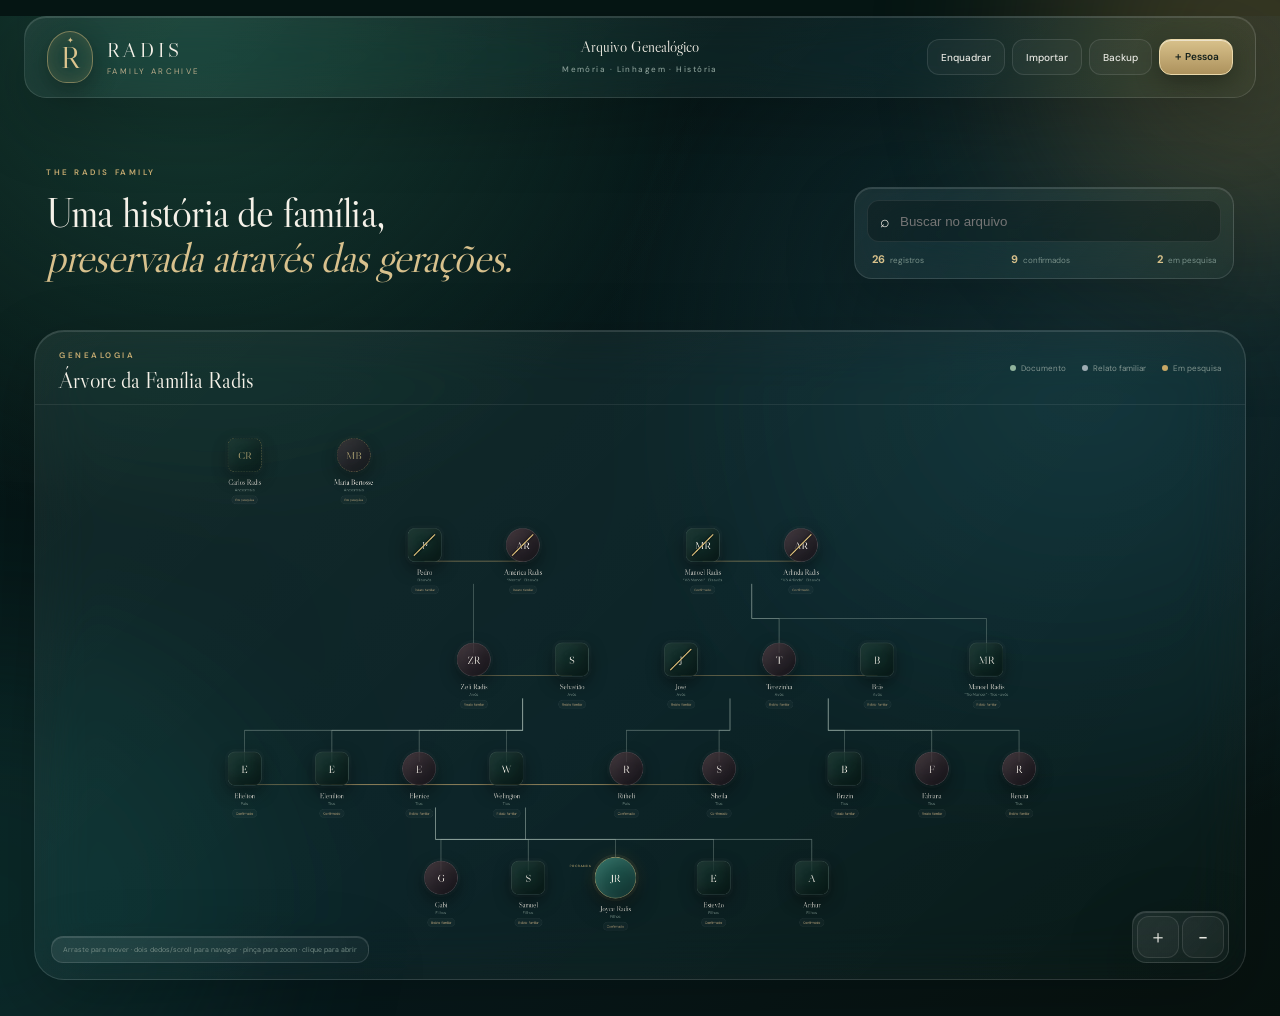
==== commit 3c5b9f25: "fix: load hardened interaction layer" ====
--- a/index.html
+++ b/index.html
@@ -1 +1 @@
-<!doctype html><html lang="pt-BR"><head><meta charset="utf-8"><meta name="viewport" content="width=device-width,initial-scale=1"><meta name="theme-color" content="#0b2b26"><meta name="apple-mobile-web-app-capable" content="yes"><meta name="apple-mobile-web-app-title" content="Radis"><title>Radis — Arquivo Genealógico</title><link rel="icon" href="favicon.svg" type="image/svg+xml"><link rel="apple-touch-icon" href="favicon.svg"><link rel="stylesheet" href="style.css"></head><body><div class="ambient a1"></div><div class="ambient a2"></div><header class="glass topbar"><div class="brand"><div class="crest"><span>R</span><i>✦</i></div><div><b>RADIS</b><small>FAMILY ARCHIVE</small></div></div><div class="title"><span>Arquivo Genealógico</span><strong>Memória · Linhagem · História</strong></div><div class="actions"><button id="fit">Enquadrar</button><button id="importBtn">Importar</button><button id="export">Backup</button><button class="primary" id="add">＋ Pessoa</button><input id="importFile" type="file" accept="application/json" hidden></div></header><main><section class="hero"><div><span class="kicker">THE RADIS FAMILY</span><h1>Uma história de família,<br><em>preservada através das gerações.</em></h1></div><div class="hero-tools glass"><label class="search">⌕<input id="search" placeholder="Buscar no arquivo"></label><div class="microstats"><span><b id="count">0</b> registros</span><span><b id="confirmed">0</b> confirmados</span><span><b id="pending">0</b> em pesquisa</span></div></div></section><section class="archive glass"><div class="archive-head"><div><span class="kicker">GENEALOGIA</span><h2>Árvore da Família Radis</h2></div><div class="legend"><span><i class="dot documented"></i>Documento</span><span><i class="dot family"></i>Relato familiar</span><span><i class="dot q"></i>Em pesquisa</span></div></div><div id="viewport"><div id="stage"><svg id="links"></svg><div id="nodes"></div></div><div class="zoom glass"><button id="zin" aria-label="Aumentar zoom">＋</button><button id="zout" aria-label="Diminuir zoom">−</button></div><div class="canvas-note glass">Arraste para navegar · scroll para zoom · clique para abrir o dossiê</div></div></section></main><dialog id="profile"><button class="close">×</button><div id="profileBody"></div></dialog><dialog id="editor"><button class="close">×</button><form id="personForm"><span class="kicker">NOVO REGISTRO</span><h2>Adicionar ao arquivo</h2><div class="grid"><label>Nome<input name="name" required></label><label>Sexo<select name="sex"><option value="F">Feminino</option><option value="M">Masculino</option></select></label><label>Nascimento<input name="birth" type="date"></label><label>Óbito<input name="death" type="date"></label><label>Condições / histórico<input name="conditions" placeholder="Hipertensão, câncer de mama…"></label><label>Estado da informação<select name="evidenceStatus"><option value="family-report">Relato familiar</option><option value="confirmed">Confirmado</option><option value="documented">Documento</option><option value="investigate">Em pesquisa</option></select></label><label class="wide">Fonte / evidência<input name="source" placeholder="Certidão, fotografia ou relato familiar"></label><label class="wide">Memórias e observações<textarea name="notes"></textarea></label></div><button class="primary" type="submit">Adicionar ao arquivo</button></form></dialog><script type="module" src="app.js"></script></body></html>+<!doctype html><html lang="pt-BR"><head><meta charset="utf-8"><meta name="viewport" content="width=device-width,initial-scale=1"><meta name="theme-color" content="#0b2b26"><meta name="apple-mobile-web-app-capable" content="yes"><meta name="apple-mobile-web-app-title" content="Radis"><title>Radis — Arquivo Genealógico</title><link rel="icon" href="favicon.svg" type="image/svg+xml"><link rel="apple-touch-icon" href="favicon.svg"><link rel="stylesheet" href="style.css"><link rel="stylesheet" href="interaction.css"></head><body><div class="ambient a1"></div><div class="ambient a2"></div><header class="glass topbar"><div class="brand"><div class="crest"><span>R</span><i>✦</i></div><div><b>RADIS</b><small>FAMILY ARCHIVE</small></div></div><div class="title"><span>Arquivo Genealógico</span><strong>Memória · Linhagem · História</strong></div><div class="actions"><button id="fit">Enquadrar</button><button id="importBtn">Importar</button><button id="export">Backup</button><button class="primary" id="add">＋ Pessoa</button><input id="importFile" type="file" accept="application/json" hidden></div></header><main><section class="hero"><div><span class="kicker">THE RADIS FAMILY</span><h1>Uma história de família,<br><em>preservada através das gerações.</em></h1></div><div class="hero-tools glass"><label class="search">⌕<input id="search" placeholder="Buscar no arquivo"></label><div class="microstats"><span><b id="count">0</b> registros</span><span><b id="confirmed">0</b> confirmados</span><span><b id="pending">0</b> em pesquisa</span></div></div></section><section class="archive glass"><div class="archive-head"><div><span class="kicker">GENEALOGIA</span><h2>Árvore da Família Radis</h2></div><div class="legend"><span><i class="dot documented"></i>Documento</span><span><i class="dot family"></i>Relato familiar</span><span><i class="dot q"></i>Em pesquisa</span></div></div><div id="viewport"><div id="stage"><svg id="links"></svg><div id="nodes"></div></div><div class="zoom glass"><button id="zin" aria-label="Aumentar zoom">＋</button><button id="zout" aria-label="Diminuir zoom">−</button></div><div class="canvas-note glass">Arraste para mover · dois dedos/scroll para navegar · pinça para zoom · clique para abrir</div></div></section></main><dialog id="profile"><button class="close">×</button><div id="profileBody"></div></dialog><dialog id="editor"><button class="close">×</button><form id="personForm"><span class="kicker">NOVO REGISTRO</span><h2>Adicionar ao arquivo</h2><div class="grid"><label>Nome<input name="name" required></label><label>Sexo<select name="sex"><option value="F">Feminino</option><option value="M">Masculino</option></select></label><label>Nascimento<input name="birth" type="date"></label><label>Óbito<input name="death" type="date"></label><label>Condições / histórico<input name="conditions" placeholder="Hipertensão, câncer de mama…"></label><label>Estado da informação<select name="evidenceStatus"><option value="family-report">Relato familiar</option><option value="confirmed">Confirmado</option><option value="documented">Documento</option><option value="investigate">Em pesquisa</option></select></label><label class="wide">Fonte / evidência<input name="source" placeholder="Certidão, fotografia ou relato familiar"></label><label class="wide">Memórias e observações<textarea name="notes"></textarea></label></div><button class="primary" type="submit">Adicionar ao arquivo</button></form></dialog><script type="module" src="app.js"></script></body></html>
--- a/style.css
+++ b/style.css
@@ -1 +1 @@
-@import url('https://fonts.googleapis.com/css2?family=DM+Sans:wght@400;500;600&family=Libre+Caslon+Display&display=swap');*{box-sizing:border-box}html,body{margin:0;min-height:100%;background:#061614;color:#f5f1e8;font-family:'DM Sans',sans-serif}body{overflow-x:hidden;background:radial-gradient(circle at 15% 0,#163b32 0,transparent 35%),radial-gradient(circle at 85% 35%,#122d32 0,transparent 38%),linear-gradient(145deg,#061614,#071a1d 60%,#07120f)}.ambient{position:fixed;border-radius:50%;filter:blur(90px);opacity:.3;pointer-events:none}.a1{width:420px;height:420px;background:#a88848;right:-180px;top:-170px}.a2{width:500px;height:500px;background:#164f49;left:-260px;bottom:-250px}.glass{background:linear-gradient(135deg,#ffffff12,#ffffff06);border:1px solid #ffffff1f;box-shadow:inset 0 1px 0 #ffffff20,0 24px 70px #00000038;backdrop-filter:blur(28px) saturate(135%);-webkit-backdrop-filter:blur(28px) saturate(135%)}.topbar{height:82px;margin:16px 24px;border-radius:22px;display:grid;grid-template-columns:1fr auto 1fr;align-items:center;padding:0 22px;position:relative;z-index:10}.brand{display:flex;align-items:center;gap:14px}.brand b{font-family:'Libre Caslon Display',serif;font-size:20px;letter-spacing:.2em;font-weight:400}.brand small{display:block;font-size:8px;letter-spacing:.3em;color:#b9ab8a;margin-top:4px}.crest{width:46px;height:52px;position:relative;display:grid;place-items:center;border:1px solid #d2b77888;border-radius:50% 50% 42% 42%;color:#ddc58e;font:30px 'Libre Caslon Display';box-shadow:inset 0 0 22px #d7bb7130,0 8px 25px #0005}.crest i{font-style:normal;font:8px sans-serif;position:absolute;top:4px}.title{text-align:center}.title span{display:block;font-family:'Libre Caslon Display';font-size:15px}.title strong{font-size:8px;letter-spacing:.18em;color:#879c95;font-weight:500}.actions{display:flex;justify-content:flex-end;gap:7px}button{border:1px solid #ffffff1b;background:#ffffff09;color:#e8e8e2;border-radius:12px;padding:10px 13px;font:500 10px 'DM Sans';cursor:pointer;transition:.2s}button:hover{transform:translateY(-1px);background:#ffffff14;box-shadow:0 8px 25px #0004}.primary{background:linear-gradient(180deg,#d8c18b,#ad925d);border-color:#ead8aa;color:#13201c;box-shadow:inset 0 1px #fff8,0 8px 24px #0005;font-weight:600}main{padding:20px 34px 36px}.hero{max-width:1500px;margin:0 auto 26px;display:flex;justify-content:space-between;align-items:end;padding:25px 12px}.kicker{font-size:8px;letter-spacing:.32em;color:#c8ad72;font-weight:600}.hero h1{font:42px/1.06 'Libre Caslon Display',serif;letter-spacing:-.02em;margin:10px 0 0;font-weight:400}.hero h1 em{color:#d8c18d}.hero-tools{width:380px;border-radius:18px;padding:12px}.search{height:42px;display:flex;align-items:center;gap:8px;background:#0209084a;border:1px solid #ffffff16;border-radius:12px;padding:0 12px}.search input{width:100%;border:0;outline:0;background:transparent;color:#fff}.microstats{display:flex;justify-content:space-between;padding:10px 5px 0;color:#799089;font-size:8px}.microstats b{color:#d8c18b;font-size:11px;margin-right:3px}.archive{max-width:1500px;height:calc(100vh - 250px);min-height:620px;margin:auto;border-radius:30px;overflow:hidden;position:relative}.archive-head{height:74px;display:flex;align-items:center;justify-content:space-between;padding:0 24px;border-bottom:1px solid #ffffff13}.archive-head h2{font:22px 'Libre Caslon Display';margin:4px 0 0}.legend{display:flex;gap:16px;color:#81958f;font-size:8px}.dot{display:inline-block;width:6px;height:6px;border-radius:50%;margin-right:5px}.documented{background:#8fb39c}.family{background:#9eacb2}.q{background:#c7a765}#viewport{height:calc(100% - 74px);position:relative;overflow:hidden;cursor:grab;background-image:radial-gradient(#ffffff0a .7px,transparent .7px);background-size:26px 26px}#viewport:active{cursor:grabbing}#stage{position:absolute;width:1700px;height:1080px;transform-origin:0 0;will-change:transform}#links{position:absolute;inset:0;width:100%;height:100%;overflow:visible;pointer-events:none}.line{fill:none;stroke:#9bb0a8;stroke-width:1.25;opacity:.55}.line.partner{stroke:#c6aa71;stroke-dasharray:4 4}.line.consanguineous{stroke:#d1b777}.line.sibling{stroke:#aab8b3;opacity:.4}.node{appearance:none;position:absolute;width:156px;padding:0;border:0;background:transparent;transform:translate(-50%,-50%);text-align:center;cursor:pointer;color:inherit;font:inherit;box-shadow:none}.node:hover{z-index:4;transform:translate(-50%,-53%) scale(1.035);background:transparent;box-shadow:none}.avatar{width:62px;height:62px;margin:auto;border-radius:50%;display:grid;place-items:center;font:19px 'Libre Caslon Display';background:linear-gradient(145deg,#18372fbb,#0b211dcc);border:1px solid #ffffff25;box-shadow:inset -10px -10px 24px #0004,inset 8px 8px 20px #ffffff0d,0 12px 32px #0007,0 0 0 5px #ffffff06}.node.f .avatar{background:linear-gradient(145deg,#493238bb,#251c25cc)}.node.pending .avatar{border:1px dashed #c7a76599;color:#cdb77f;opacity:.75}.node.focus .avatar{width:76px;height:76px;border-color:#d8bd7eaa;background:linear-gradient(145deg,#25685d,#102f2d);box-shadow:inset 8px 8px 25px #ffffff14,0 15px 40px #0008,0 0 35px #bda15c28,0 0 0 5px #d2b87813}.node b{display:block;font:13px 'Libre Caslon Display';margin-top:10px}.node small{display:block;color:#758d86;font-size:7px;margin-top:2px}.badge{display:inline-block;margin-top:5px;border:1px solid #ffffff0d;background:#ffffff07;color:#a99874;padding:3px 6px;border-radius:999px;font-size:6px}.zoom{position:absolute;right:16px;bottom:16px;border-radius:14px;padding:4px;display:flex;gap:3px}.zoom button{width:34px;height:34px;padding:0}.canvas-note{position:absolute;left:16px;bottom:16px;border-radius:12px;padding:8px 11px;color:#728983;font-size:7px}dialog{width:min(650px,92vw);border:1px solid #ffffff25;border-radius:26px;padding:30px;color:#eee9de;background:#0a1d1aee;box-shadow:inset 0 1px #ffffff20,0 40px 120px #000d;backdrop-filter:blur(35px)}dialog::backdrop{background:#020706aa;backdrop-filter:blur(10px)}.close{position:absolute;right:16px;top:16px}.portrait{width:76px;height:76px;border-radius:50%;display:grid;place-items:center;background:#173a33;border:1px solid #d0b57488;color:#e2ca93;font:24px 'Libre Caslon Display'}.profileTop{display:flex;gap:18px;align-items:center}.profileTop h2,form h2{font:30px 'Libre Caslon Display';margin:3px 0}.profileTop p{color:#82968f;font-size:10px}.eyebrow{font-size:8px;letter-spacing:.25em;color:#c6aa71}.facts{margin:22px 0 16px;border-top:1px solid #ffffff12}.fact{display:flex;justify-content:space-between;align-items:center;padding:9px 0;border-bottom:1px solid #ffffff0d;font-size:10px}.fact>span{color:#748b84}.dossier,.grid{display:grid;gap:12px}.grid{grid-template-columns:1fr 1fr;margin:20px 0}.grid .wide{grid-column:1/-1}.dossier>label,.grid label{display:grid;gap:6px;color:#82958f;font-size:8px}.dossier input,.dossier select,.dossier textarea,.grid input,.grid select,.grid textarea,.fact input,.fact select{background:#ffffff08;border:1px solid #ffffff16;border-radius:10px;padding:10px;color:#eee;outline:none}.dossier textarea,.grid textarea{min-height:70px}.fact input,.fact select{width:55%}@media(max-width:850px){.topbar{grid-template-columns:1fr auto;margin:10px 12px}.title{display:none}.actions button:not(.primary){display:none}main{padding:10px 12px}.hero{display:block;padding:12px 4px}.hero h1{font-size:30px}.hero-tools{width:100%;margin-top:18px}.archive{height:calc(100vh - 285px);border-radius:22px}.legend{display:none}.archive-head{height:64px}#viewport{height:calc(100% - 64px)}.canvas-note{display:none}.grid{grid-template-columns:1fr}.grid .wide{grid-column:auto}}+@import url('https://fonts.googleapis.com/css2?family=DM+Sans:wght@400;500;600&family=Libre+Caslon+Display&display=swap');*{box-sizing:border-box}html,body{margin:0;min-height:100%;background:#061614;color:#f5f1e8;font-family:'DM Sans',sans-serif}body{overflow-x:hidden;background:radial-gradient(circle at 15% 0,#163b32 0,transparent 35%),radial-gradient(circle at 85% 35%,#122d32 0,transparent 38%),linear-gradient(145deg,#061614,#071a1d 60%,#07120f)}.ambient{position:fixed;border-radius:50%;filter:blur(90px);opacity:.3;pointer-events:none}.a1{width:420px;height:420px;background:#a88848;right:-180px;top:-170px}.a2{width:500px;height:500px;background:#164f49;left:-260px;bottom:-250px}.glass{background:linear-gradient(135deg,#ffffff12,#ffffff06);border:1px solid #ffffff1f;box-shadow:inset 0 1px 0 #ffffff20,0 24px 70px #00000038;backdrop-filter:blur(28px) saturate(135%);-webkit-backdrop-filter:blur(28px) saturate(135%)}.topbar{height:82px;margin:16px 24px;border-radius:22px;display:grid;grid-template-columns:1fr auto 1fr;align-items:center;padding:0 22px;position:relative;z-index:10}.brand{display:flex;align-items:center;gap:14px}.brand b{font-family:'Libre Caslon Display',serif;font-size:20px;letter-spacing:.2em;font-weight:400}.brand small{display:block;font-size:8px;letter-spacing:.3em;color:#b9ab8a;margin-top:4px}.crest{width:46px;height:52px;position:relative;display:grid;place-items:center;border:1px solid #d2b77888;border-radius:50% 50% 42% 42%;color:#ddc58e;font:30px 'Libre Caslon Display';box-shadow:inset 0 0 22px #d7bb7130,0 8px 25px #0005}.crest i{font-style:normal;font:8px sans-serif;position:absolute;top:4px}.title{text-align:center}.title span{display:block;font-family:'Libre Caslon Display';font-size:15px}.title strong{font-size:8px;letter-spacing:.18em;color:#879c95;font-weight:500}.actions{display:flex;justify-content:flex-end;gap:7px}button{border:1px solid #ffffff1b;background:#ffffff09;color:#e8e8e2;border-radius:12px;padding:10px 13px;font:500 10px 'DM Sans';cursor:pointer;transition:.2s;touch-action:manipulation}button:hover{transform:translateY(-1px);background:#ffffff14;box-shadow:0 8px 25px #0004}.primary{background:linear-gradient(180deg,#d8c18b,#ad925d);border-color:#ead8aa;color:#13201c;box-shadow:inset 0 1px #fff8,0 8px 24px #0005;font-weight:600}main{padding:20px 34px 36px}.hero{max-width:1500px;margin:0 auto 26px;display:flex;justify-content:space-between;align-items:end;padding:25px 12px}.kicker{font-size:8px;letter-spacing:.32em;color:#c8ad72;font-weight:600}.hero h1{font:42px/1.06 'Libre Caslon Display',serif;letter-spacing:-.02em;margin:10px 0 0;font-weight:400}.hero h1 em{color:#d8c18d}.hero-tools{width:380px;border-radius:18px;padding:12px}.search{height:42px;display:flex;align-items:center;gap:8px;background:#0209084a;border:1px solid #ffffff16;border-radius:12px;padding:0 12px}.search input{width:100%;border:0;outline:0;background:transparent;color:#fff}.microstats{display:flex;justify-content:space-between;padding:10px 5px 0;color:#799089;font-size:8px}.microstats b{color:#d8c18b;font-size:11px;margin-right:3px}.archive{max-width:1500px;height:calc(100vh - 250px);min-height:620px;margin:auto;border-radius:30px;overflow:hidden;position:relative}.archive-head{height:74px;display:flex;align-items:center;justify-content:space-between;padding:0 24px;border-bottom:1px solid #ffffff13}.archive-head h2{font:22px 'Libre Caslon Display';margin:4px 0 0}.legend{display:flex;gap:16px;color:#81958f;font-size:8px}.dot{display:inline-block;width:6px;height:6px;border-radius:50%;margin-right:5px}.documented{background:#8fb39c}.family{background:#9eacb2}.q{background:#c7a765}#viewport{height:calc(100% - 74px);position:relative;overflow:hidden;cursor:grab;background-image:radial-gradient(#ffffff0a .7px,transparent .7px);background-size:26px 26px;touch-action:none;overscroll-behavior:contain}#viewport:active{cursor:grabbing}#stage{position:absolute;width:1700px;height:1000px;transform-origin:0 0;will-change:transform}#links{position:absolute;inset:0;width:100%;height:100%;overflow:visible;pointer-events:none}.line{fill:none;stroke:#9bb0a8;stroke-width:1.25;opacity:.55}.line.partner{stroke:#c6aa71;stroke-width:1.4}.node{appearance:none;position:absolute;width:156px;padding:8px;border:0;background:transparent;transform:translate(-50%,-50%);text-align:center;cursor:pointer;color:inherit;font:inherit;box-shadow:none;min-height:112px}.node:hover{z-index:4;transform:translate(-50%,-53%) scale(1.035);background:transparent;box-shadow:none}.avatar{width:62px;height:62px;margin:auto;border-radius:50%;display:grid;place-items:center;position:relative;font:19px 'Libre Caslon Display';background:linear-gradient(145deg,#18372fbb,#0b211dcc);border:1px solid #ffffff25;box-shadow:inset -10px -10px 24px #0004,inset 8px 8px 20px #ffffff0d,0 12px 32px #0007,0 0 0 5px #ffffff06}.node.m .avatar{border-radius:13px}.node.f .avatar{background:linear-gradient(145deg,#493238bb,#251c25cc)}.node.pending .avatar{border:1px dashed #c7a76599;color:#cdb77f;opacity:.75}.node.deceased .avatar:after,.portrait-deceased:after{content:'';position:absolute;left:4%;top:49%;width:92%;height:1.5px;background:#dfc27d;transform:rotate(-45deg);box-shadow:0 0 4px #000}.node.focus .avatar{width:76px;height:76px;border-color:#d8bd7eaa;background:linear-gradient(145deg,#25685d,#102f2d);box-shadow:inset 8px 8px 25px #ffffff14,0 15px 40px #0008,0 0 35px #bda15c28,0 0 0 5px #d2b87813}.node.focus:before{content:'PROBANDA';display:block;position:absolute;left:-6px;top:20px;color:#d8bd7e;font-size:6px;letter-spacing:.16em}.node b{display:block;font:13px 'Libre Caslon Display';margin-top:10px}.node small{display:block;color:#758d86;font-size:7px;margin-top:2px}.badge{display:inline-block;margin-top:5px;border:1px solid #ffffff0d;background:#ffffff07;color:#a99874;padding:3px 6px;border-radius:999px;font-size:6px}.zoom{position:absolute;right:16px;bottom:16px;border-radius:14px;padding:4px;display:flex;gap:3px;z-index:6}.zoom button{width:42px;height:42px;padding:0;font-size:18px}.canvas-note{position:absolute;left:16px;bottom:16px;border-radius:12px;padding:8px 11px;color:#728983;font-size:7px}dialog{width:min(650px,92vw);border:1px solid #ffffff25;border-radius:26px;padding:30px;color:#eee9de;background:#0a1d1aee;box-shadow:inset 0 1px #ffffff20,0 40px 120px #000d;backdrop-filter:blur(35px)}dialog::backdrop{background:#020706aa;backdrop-filter:blur(10px)}.close{position:absolute;right:16px;top:16px}.portrait{width:76px;height:76px;border-radius:50%;display:grid;place-items:center;position:relative;background:#173a33;border:1px solid #d0b57488;color:#e2ca93;font:24px 'Libre Caslon Display'}.profileTop{display:flex;gap:18px;align-items:center}.profileTop h2,form h2{font:30px 'Libre Caslon Display';margin:3px 0}.profileTop p{color:#82968f;font-size:10px}.eyebrow{font-size:8px;letter-spacing:.25em;color:#c6aa71}.facts{margin:22px 0 16px;border-top:1px solid #ffffff12}.fact{display:flex;justify-content:space-between;align-items:center;padding:9px 0;border-bottom:1px solid #ffffff0d;font-size:10px}.fact>span{color:#748b84}.dossier,.grid{display:grid;gap:12px}.grid{grid-template-columns:1fr 1fr;margin:20px 0}.grid .wide{grid-column:1/-1}.dossier>label,.grid label{display:grid;gap:6px;color:#82958f;font-size:8px}.dossier input,.dossier select,.dossier textarea,.grid input,.grid select,.grid textarea,.fact input,.fact select{background:#ffffff08;border:1px solid #ffffff16;border-radius:10px;padding:10px;color:#eee;outline:none}.dossier textarea,.grid textarea{min-height:70px}.fact input,.fact select{width:55%}@media(max-width:850px){.topbar{height:auto;min-height:72px;grid-template-columns:1fr auto;margin:10px 12px;padding:10px 12px}.brand{gap:9px}.crest{width:38px;height:42px;font-size:24px}.brand b{font-size:16px}.brand small{font-size:6px}.title{display:none}.actions{gap:5px}.actions button:not(.primary){display:none}.primary{min-height:42px}main{padding:8px 10px 20px}.hero{display:block;padding:10px 4px;margin-bottom:12px}.hero h1{font-size:29px}.hero-tools{width:100%;margin-top:16px}.archive{height:calc(100dvh - 275px);min-height:480px;border-radius:22px}.legend{display:none}.archive-head{height:60px;padding:0 16px}.archive-head h2{font-size:19px}#viewport{height:calc(100% - 60px)}.canvas-note{display:none}.grid{grid-template-columns:1fr}.grid .wide{grid-column:auto}.node{width:172px;min-height:126px}.avatar{width:68px;height:68px}.zoom{right:10px;bottom:10px}dialog{padding:24px 18px;width:calc(100vw - 20px);max-height:90dvh;overflow:auto}.fact{gap:10px;align-items:flex-start;flex-direction:column}.fact input,.fact select{width:100%}}
--- a/interaction.css
+++ b/interaction.css
@@ -0,0 +1 @@
+#viewport,#stage,#nodes,.node,.node *{-webkit-user-select:none;user-select:none;-webkit-user-drag:none}#viewport{touch-action:none;overscroll-behavior:contain}.node{cursor:pointer}.line{vector-effect:non-scaling-stroke;stroke-linecap:round;stroke-linejoin:round}.line.partner{stroke-dasharray:none}.line.descent,.line.sibship{stroke:#9bb0a8;opacity:.66}.node:focus-visible{outline:1px solid #d8bd7e;outline-offset:8px;border-radius:14px}
